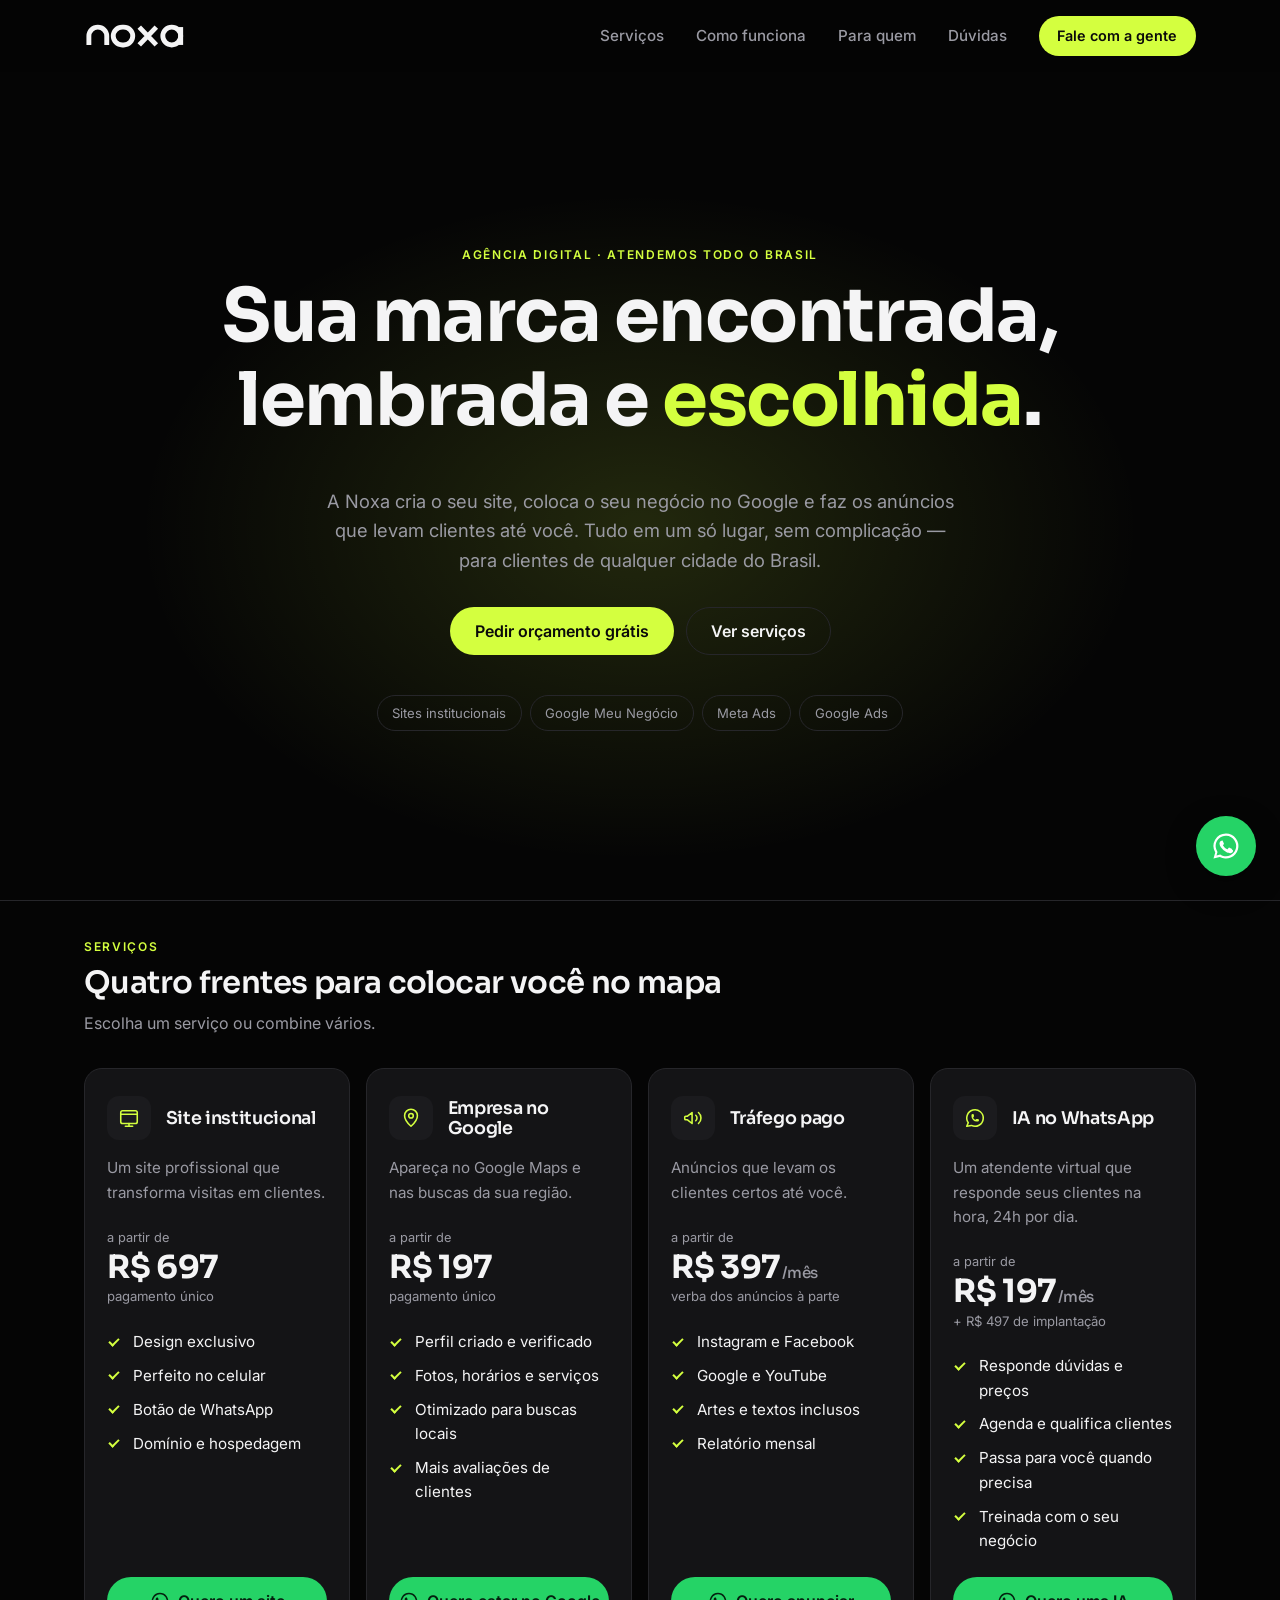
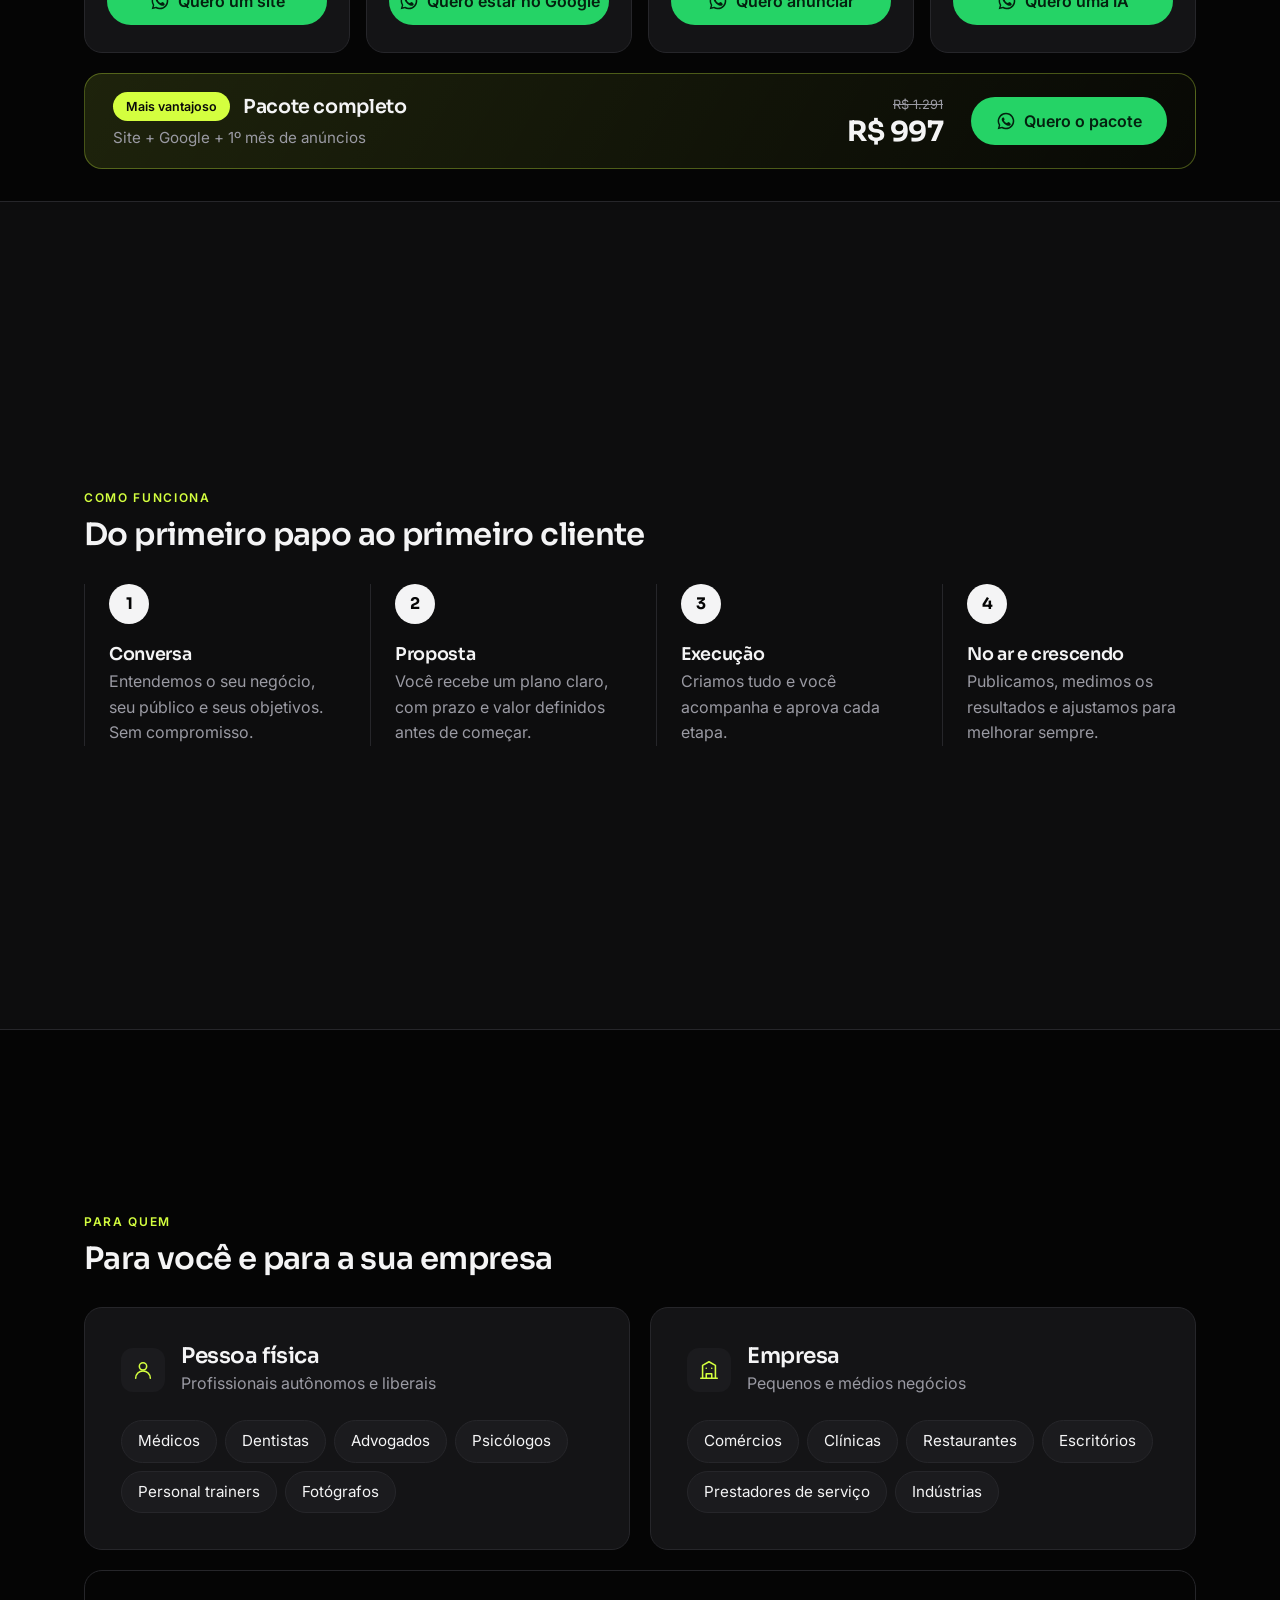
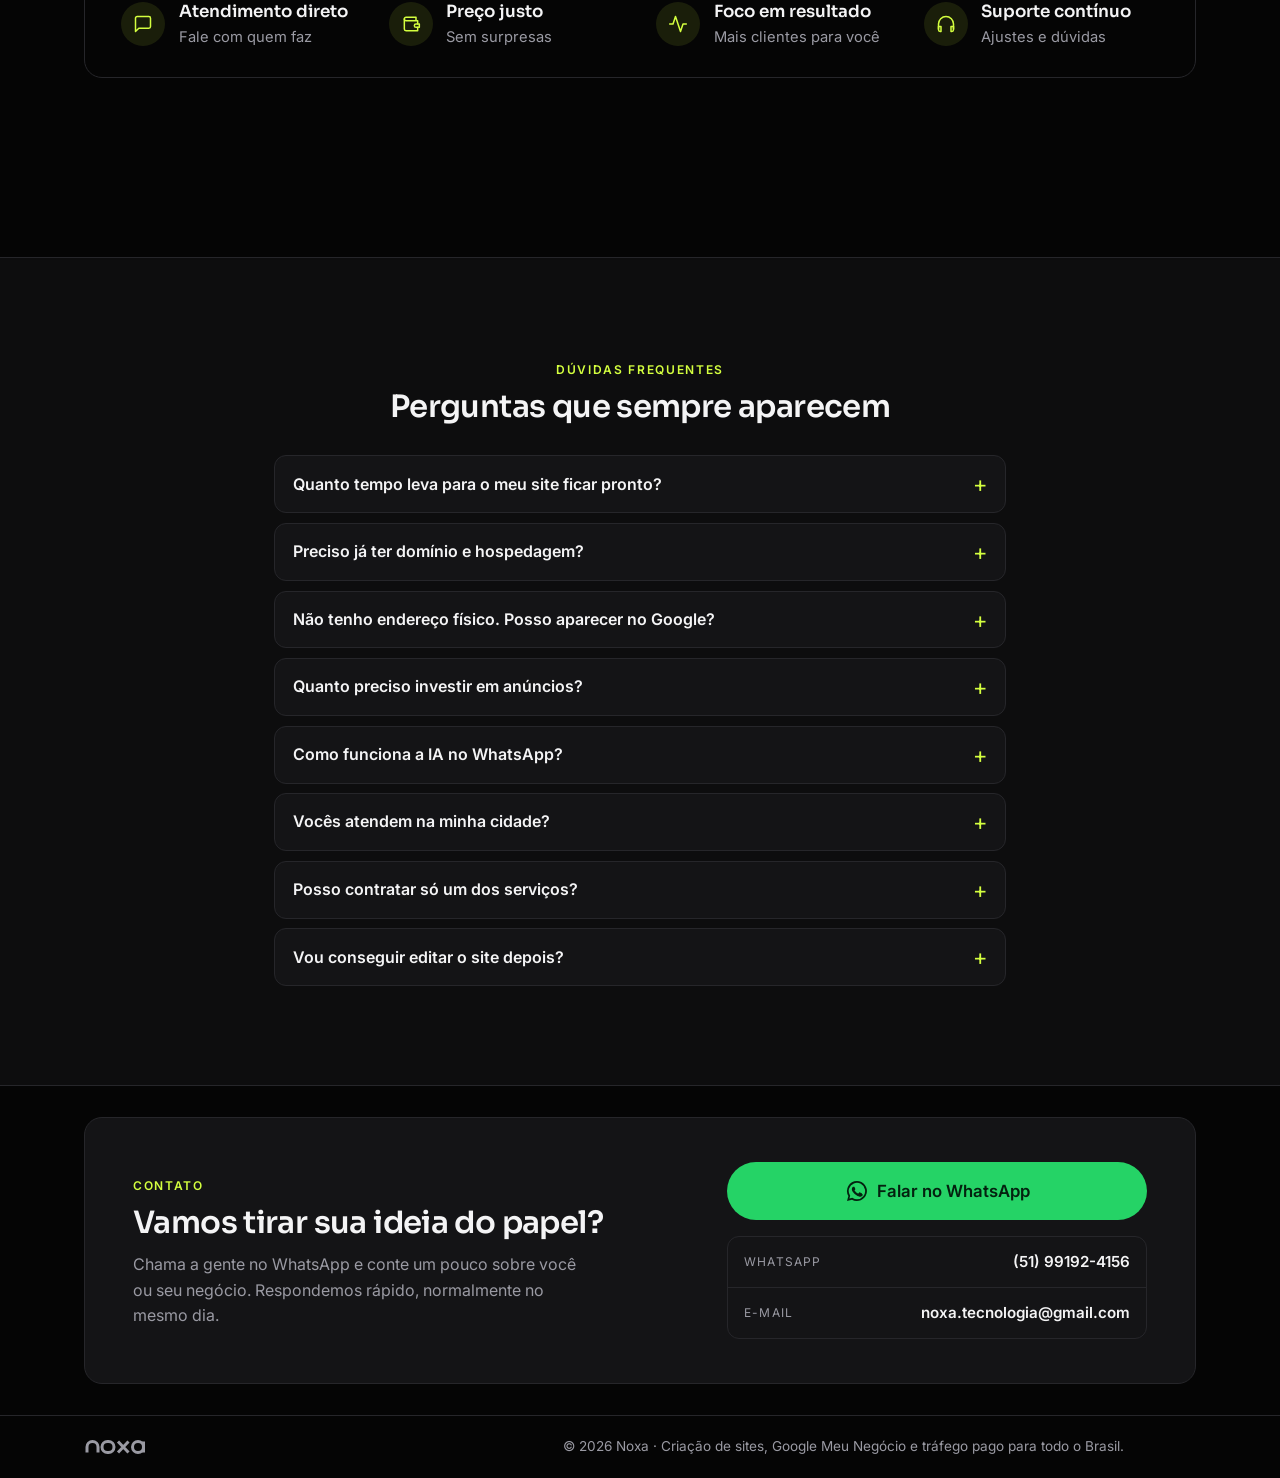
==== index.html @ 02e8f60e "melhoria de SEO" ====
<!doctype html>
<html lang="pt-BR">
<head>
  <meta charset="utf-8">
  <meta name="viewport" content="width=device-width, initial-scale=1">
  <title>Noxa | Criação de Sites, Google Meu Negócio e Tráfego Pago para todo o Brasil</title>
  <meta name="description" content="Agência digital: criação de sites institucionais a partir de R$ 697, perfil no Google Meu Negócio, gestão de Meta Ads e Google Ads e IA no WhatsApp. Atendimento 100% online para todo o Brasil.">
  <meta name="robots" content="index, follow, max-image-preview:large, max-snippet:-1">
  <link rel="canonical" href="https://noxatecnologia.tech/">
  <link rel="alternate" hreflang="pt-BR" href="https://noxatecnologia.tech/">
  <link rel="alternate" hreflang="x-default" href="https://noxatecnologia.tech/">
  <link rel="alternate" type="text/markdown" href="https://noxatecnologia.tech/llms.txt" title="Resumo da Noxa para IAs">
  <meta name="author" content="Noxa">
  <meta name="theme-color" content="#050505">
  <meta name="color-scheme" content="dark">
  <meta name="format-detection" content="telephone=no">

  <!-- Compartilhamento -->
  <meta property="og:site_name" content="Noxa">
  <meta property="og:locale" content="pt_BR">
  <meta property="og:type" content="website">
  <meta property="og:url" content="https://noxatecnologia.tech/">
  <meta property="og:title" content="Noxa | Sites, Google e anúncios para todo o Brasil">
  <meta property="og:description" content="Criação de sites, Google Meu Negócio, Meta Ads, Google Ads e IA no WhatsApp para profissionais e empresas.">
  <meta property="og:image" content="https://noxatecnologia.tech/assets/og-image.png">
  <meta property="og:image:secure_url" content="https://noxatecnologia.tech/assets/og-image.png">
  <meta property="og:image:type" content="image/png">
  <meta property="og:image:width" content="1200">
  <meta property="og:image:height" content="630">
  <meta property="og:image:alt" content="Noxa — Sua marca encontrada, lembrada e escolhida.">
  <meta name="twitter:card" content="summary_large_image">
  <meta name="twitter:title" content="Noxa | Sites, Google e anúncios para todo o Brasil">
  <meta name="twitter:description" content="Criação de sites, Google Meu Negócio, Meta Ads, Google Ads e IA no WhatsApp para profissionais e empresas.">
  <meta name="twitter:image" content="https://noxatecnologia.tech/assets/og-image.png">
  <meta name="twitter:image:alt" content="Noxa — Sua marca encontrada, lembrada e escolhida.">

  <link rel="icon" href="/favicon.ico" sizes="48x48">
  <link rel="icon" href="assets/favicon.svg" type="image/svg+xml">
  <link rel="apple-touch-icon" href="assets/apple-touch-icon.png">
  <link rel="manifest" href="site.webmanifest">

  <!-- Dados estruturados: ajudam Google e IAs a entender quem é a Noxa, onde atende, serviços e preços -->
  <script type="application/ld+json">
  {
    "@context": "https://schema.org",
    "@graph": [
      {
        "@type": "ProfessionalService",
        "@id": "https://noxatecnologia.tech/#empresa",
        "name": "Noxa",
        "alternateName": "Noxa Tecnologia",
        "description": "Agência digital brasileira que cria sites institucionais, cadastra e otimiza empresas no Google Meu Negócio, gerencia anúncios no Meta Ads e Google Ads e implanta atendentes de IA no WhatsApp. Atende clientes de qualquer cidade do Brasil, de forma 100% online.",
        "url": "https://noxatecnologia.tech/",
        "logo": "https://noxatecnologia.tech/assets/logo.svg",
        "image": "https://noxatecnologia.tech/assets/og-image.png",
        "telephone": "+55-51-99192-4156",
        "email": "noxa.tecnologia@gmail.com",
        "priceRange": "R$ 197 - R$ 997",
        "currenciesAccepted": "BRL",
        "knowsLanguage": "pt-BR",
        "address": {
          "@type": "PostalAddress",
          "addressCountry": "BR"
        },
        "areaServed": { "@type": "Country", "name": "Brasil" },
        "contactPoint": {
          "@type": "ContactPoint",
          "contactType": "sales",
          "telephone": "+55-51-99192-4156",
          "email": "noxa.tecnologia@gmail.com",
          "url": "https://wa.me/5551991924156",
          "areaServed": "BR",
          "availableLanguage": "Portuguese"
        },
        "knowsAbout": ["Criação de sites", "Sites institucionais", "Google Meu Negócio", "Google Business Profile", "SEO local", "Tráfego pago", "Meta Ads", "Facebook Ads", "Instagram Ads", "Google Ads", "Chatbot com IA para WhatsApp"],
        "hasOfferCatalog": {
          "@type": "OfferCatalog",
          "name": "Serviços da Noxa",
          "itemListElement": [
            {
              "@type": "Offer",
              "price": "697",
              "priceCurrency": "BRL",
              "description": "A partir de R$ 697, pagamento único. Design exclusivo, versão para celular, botão de WhatsApp, domínio e hospedagem.",
              "itemOffered": { "@type": "Service", "name": "Criação de site institucional", "serviceType": "Desenvolvimento de sites" }
            },
            {
              "@type": "Offer",
              "price": "197",
              "priceCurrency": "BRL",
              "description": "A partir de R$ 197, pagamento único. Perfil criado e verificado, fotos, horários, serviços, otimização para buscas locais e estratégia de avaliações.",
              "itemOffered": { "@type": "Service", "name": "Cadastro e otimização no Google Meu Negócio", "serviceType": "SEO local" }
            },
            {
              "@type": "Offer",
              "price": "397",
              "priceCurrency": "BRL",
              "priceSpecification": { "@type": "UnitPriceSpecification", "price": "397", "priceCurrency": "BRL", "unitCode": "MON", "referenceQuantity": { "@type": "QuantitativeValue", "value": 1, "unitCode": "MON" } },
              "description": "A partir de R$ 397 por mês, verba de anúncios à parte. Campanhas no Instagram, Facebook, Google e YouTube, com artes, textos e relatório mensal.",
              "itemOffered": { "@type": "Service", "name": "Gestão de tráfego pago (Meta Ads e Google Ads)", "serviceType": "Marketing digital" }
            },
            {
              "@type": "Offer",
              "price": "197",
              "priceCurrency": "BRL",
              "priceSpecification": { "@type": "UnitPriceSpecification", "price": "197", "priceCurrency": "BRL", "unitCode": "MON", "referenceQuantity": { "@type": "QuantitativeValue", "value": 1, "unitCode": "MON" } },
              "description": "A partir de R$ 197 por mês mais R$ 497 de implantação. Atendente virtual 24h no WhatsApp que responde dúvidas, informa preços, agenda e passa para atendimento humano.",
              "itemOffered": { "@type": "Service", "name": "Atendente de IA no WhatsApp", "serviceType": "Chatbot com inteligência artificial" }
            },
            {
              "@type": "Offer",
              "price": "997",
              "priceCurrency": "BRL",
              "description": "Pacote completo: site institucional + Google Meu Negócio + 1º mês de gestão de anúncios, por R$ 997 (de R$ 1.291).",
              "itemOffered": { "@type": "Service", "name": "Pacote completo de presença digital" }
            }
          ]
        }
      },
      {
        "@type": "WebSite",
        "@id": "https://noxatecnologia.tech/#site",
        "url": "https://noxatecnologia.tech/",
        "name": "Noxa",
        "inLanguage": "pt-BR",
        "publisher": { "@id": "https://noxatecnologia.tech/#empresa" }
      },
      {
        "@type": "FAQPage",
        "mainEntity": [
          { "@type": "Question", "name": "Quanto tempo leva para o meu site ficar pronto?", "acceptedAnswer": { "@type": "Answer", "text": "Um site institucional costuma ficar pronto entre 7 e 20 dias, dependendo do número de páginas e da rapidez no envio dos textos e fotos." } },
          { "@type": "Question", "name": "Preciso já ter domínio e hospedagem?", "acceptedAnswer": { "@type": "Answer", "text": "Não. A Noxa ajuda a registrar o domínio (ex.: suaempresa.com.br) e cuida da hospedagem e do certificado de segurança." } },
          { "@type": "Question", "name": "Não tenho endereço físico. Posso aparecer no Google?", "acceptedAnswer": { "@type": "Answer", "text": "Sim. O Google Meu Negócio permite cadastrar empresas que atendem em uma área de cobertura sem mostrar o endereço." } },
          { "@type": "Question", "name": "Quanto preciso investir em anúncios?", "acceptedAnswer": { "@type": "Answer", "text": "Dá para começar com pouco. O valor diário é definido junto com o cliente e pago direto às plataformas (Meta e Google), separado da gestão da Noxa, que custa a partir de R$ 397 por mês." } },
          { "@type": "Question", "name": "Como funciona a IA no WhatsApp?", "acceptedAnswer": { "@type": "Answer", "text": "A Noxa configura um atendente virtual no número da sua empresa, treinado com seus serviços, preços e horários. Ele responde na hora, 24h por dia, e passa a conversa para você quando o cliente precisa de atendimento humano." } },
          { "@type": "Question", "name": "Vocês atendem na minha cidade?", "acceptedAnswer": { "@type": "Answer", "text": "Sim. A Noxa atende clientes de qualquer cidade do Brasil, com todo o processo feito online, por WhatsApp e videochamada." } },
          { "@type": "Question", "name": "Posso contratar só um dos serviços?", "acceptedAnswer": { "@type": "Answer", "text": "Pode. Cada serviço funciona sozinho, mas combinados eles dão um resultado bem maior." } },
          { "@type": "Question", "name": "Vou conseguir editar o site depois?", "acceptedAnswer": { "@type": "Answer", "text": "Sim. Se preferir, a Noxa também faz as alterações para você com um plano de manutenção." } }
        ]
      }
    ]
  }
  </script>
  <link rel="preconnect" href="https://fonts.googleapis.com">
  <link rel="preconnect" href="https://fonts.gstatic.com" crossorigin>
  <link href="https://fonts.googleapis.com/css2?family=Inter:wght@400;500;600&family=Sora:wght@500;600;700&display=swap" rel="stylesheet">
  <link rel="stylesheet" href="styles.css">
  <script src="script.js" defer></script>
</head>
<body id="topo">

  <svg width="0" height="0" style="position:absolute" aria-hidden="true">
    <symbol id="i-whatsapp" viewBox="0 0 24 24"><path fill="currentColor" d="M12 2a10 10 0 0 0-8.6 15.1L2 22l5-1.3A10 10 0 1 0 12 2zm0 18.2c-1.5 0-3-.4-4.3-1.2l-.3-.2-3 .8.8-2.9-.2-.3A8.2 8.2 0 1 1 12 20.2zm4.5-6.1c-.2-.1-1.5-.7-1.7-.8-.2-.1-.4-.1-.6.1l-.8 1c-.1.2-.3.2-.5.1a6.7 6.7 0 0 1-3.3-2.9c-.3-.4.3-.4.7-1.3.1-.2 0-.3 0-.4l-.8-1.8c-.2-.5-.4-.4-.6-.4h-.5a1 1 0 0 0-.7.3 3 3 0 0 0-.9 2.2 5.2 5.2 0 0 0 1.1 2.8 11.9 11.9 0 0 0 4.6 4c1.7.7 2.3.8 3.2.7.5-.1 1.5-.6 1.8-1.2.2-.6.2-1.1.1-1.2l-.5-.2z"/></symbol>
  </svg>

  <header class="header">
    <div class="container header__inner">
      <a href="#topo" class="logo" aria-label="Noxa — início">
        <svg viewBox="0 12 250 64" fill="none" stroke="currentColor" stroke-width="12" aria-hidden="true">
          <path d="M12 66V44a22 22 0 0 1 44 0v22"/>
          <rect x="72" y="22" width="48" height="44" rx="22"/>
          <path d="M136 22l42 44M178 22l-42 44"/>
          <rect x="194" y="22" width="44" height="44" rx="22"/>
          <path d="M238 22v44"/>
        </svg>
      </a>

      <nav class="nav" id="nav" aria-label="Principal">
        <a href="#servicos">Serviços</a>
        <a href="#processo">Como funciona</a>
        <a href="#para-quem">Para quem</a>
        <a href="#faq">Dúvidas</a>
        <a href="https://wa.me/5551991924156" class="btn btn--primary btn--sm js-whatsapp">Fale com a gente</a>
      </nav>

      <button class="nav-toggle" id="navToggle" aria-label="Abrir menu" aria-expanded="false" aria-controls="nav">
        <span></span><span></span>
      </button>
    </div>
  </header>

  <main>

    <!-- HERO -->
    <section class="hero">
      <div class="container hero__inner">
        <p class="eyebrow">Agência digital · atendemos todo o Brasil</p>
        <h1>Sua marca encontrada, lembrada e <span class="accent">escolhida</span>.</h1>
        <p class="hero__lead">
          A Noxa cria o seu site, coloca o seu negócio no Google e faz os anúncios que levam clientes até você.
          Tudo em um só lugar, sem complicação — para clientes de qualquer cidade do Brasil.
        </p>
        <div class="hero__actions">
          <a href="https://wa.me/5551991924156" class="btn btn--primary js-whatsapp">Pedir orçamento grátis</a>
          <a href="#servicos" class="btn btn--ghost">Ver serviços</a>
        </div>

        <ul class="hero__pills" aria-label="O que fazemos">
          <li>Sites institucionais</li>
          <li>Google Meu Negócio</li>
          <li>Meta Ads</li>
          <li>Google Ads</li>
        </ul>
      </div>
      <div class="hero__glow" aria-hidden="true"></div>
    </section>

    <!-- SERVIÇOS -->
    <section class="section" id="servicos">
      <div class="container">
        <header class="section__head">
          <p class="eyebrow">Serviços</p>
          <h2>Quatro frentes para colocar você no mapa</h2>
          <p>Escolha um serviço ou combine vários.</p>
        </header>

        <div class="cards">
          <article class="card reveal">
            <div class="card__icon" aria-hidden="true">
              <svg viewBox="0 0 24 24"><rect x="3" y="4" width="18" height="14" rx="2"/><path d="M3 8h18M8 21h8M12 18v3"/></svg>
            </div>
            <h3>Site institucional</h3>
            <p>Um site profissional que transforma visitas em clientes.</p>
            <div class="price">
              <span class="price__from">a partir de</span>
              <strong class="price__value">R$ 697</strong>
              <span class="price__note">pagamento único</span>
            </div>
            <ul class="checklist">
              <li>Design exclusivo</li>
              <li>Perfeito no celular</li>
              <li>Botão de WhatsApp</li>
              <li>Domínio e hospedagem</li>
            </ul>
            <a href="https://wa.me/5551991924156" class="btn btn--whatsapp btn--block card__cta js-whatsapp" data-servico="Site institucional"><svg aria-hidden="true"><use href="#i-whatsapp"/></svg>Quero um site</a>
          </article>

          <article class="card reveal">
            <div class="card__icon" aria-hidden="true">
              <svg viewBox="0 0 24 24"><path d="M12 21s-7-6.2-7-11.5A7 7 0 0 1 19 9.5C19 14.8 12 21 12 21z"/><circle cx="12" cy="9.5" r="2.5"/></svg>
            </div>
            <h3>Empresa no Google</h3>
            <p>Apareça no Google Maps e nas buscas da sua região.</p>
            <div class="price">
              <span class="price__from">a partir de</span>
              <strong class="price__value">R$ 197</strong>
              <span class="price__note">pagamento único</span>
            </div>
            <ul class="checklist">
              <li>Perfil criado e verificado</li>
              <li>Fotos, horários e serviços</li>
              <li>Otimizado para buscas locais</li>
              <li>Mais avaliações de clientes</li>
            </ul>
            <a href="https://wa.me/5551991924156" class="btn btn--whatsapp btn--block card__cta js-whatsapp" data-servico="Empresa no Google"><svg aria-hidden="true"><use href="#i-whatsapp"/></svg>Quero estar no Google</a>
          </article>

          <article class="card reveal">
            <div class="card__icon" aria-hidden="true">
              <svg viewBox="0 0 24 24"><path d="M3 11v2a1 1 0 0 0 1 1h2l5 4V6L6 10H4a1 1 0 0 0-1 1z"/><path d="M15 9a4 4 0 0 1 0 6M18 6a8 8 0 0 1 0 12"/></svg>
            </div>
            <h3>Tráfego pago</h3>
            <p>Anúncios que levam os clientes certos até você.</p>
            <div class="price">
              <span class="price__from">a partir de</span>
              <strong class="price__value">R$ 397<small>/mês</small></strong>
              <span class="price__note">verba dos anúncios à parte</span>
            </div>
            <ul class="checklist">
              <li>Instagram e Facebook</li>
              <li>Google e YouTube</li>
              <li>Artes e textos inclusos</li>
              <li>Relatório mensal</li>
            </ul>
            <a href="https://wa.me/5551991924156" class="btn btn--whatsapp btn--block card__cta js-whatsapp" data-servico="Tráfego pago"><svg aria-hidden="true"><use href="#i-whatsapp"/></svg>Quero anunciar</a>
          </article>

          <article class="card reveal">
            <div class="card__icon" aria-hidden="true">
              <svg viewBox="0 0 24 24"><path d="M3 21l1.65-3.8a9 9 0 1 1 3.4 2.9L3 21"/><path d="M9 10a.5.5 0 0 0 1 0V9a.5.5 0 0 0-1 0v1a5 5 0 0 0 5 5h1a.5.5 0 0 0 0-1h-1a.5.5 0 0 0 0 1"/></svg>
            </div>
            <h3>IA no WhatsApp</h3>
            <p>Um atendente virtual que responde seus clientes na hora, 24h por dia.</p>
            <div class="price">
              <span class="price__from">a partir de</span>
              <strong class="price__value">R$ 197<small>/mês</small></strong>
              <span class="price__note">+ R$ 497 de implantação</span>
            </div>
            <ul class="checklist">
              <li>Responde dúvidas e preços</li>
              <li>Agenda e qualifica clientes</li>
              <li>Passa para você quando precisa</li>
              <li>Treinada com o seu negócio</li>
            </ul>
            <a href="https://wa.me/5551991924156" class="btn btn--whatsapp btn--block card__cta js-whatsapp" data-servico="IA no WhatsApp"><svg aria-hidden="true"><use href="#i-whatsapp"/></svg>Quero uma IA</a>
          </article>
        </div>

        <div class="combo reveal">
          <div class="combo__text">
            <span class="tag tag--accent">Mais vantajoso</span>
            <h3>Pacote completo</h3>
            <p>Site + Google + 1º mês de anúncios</p>
          </div>
          <div class="combo__price">
            <div class="price">
              <span class="price__from"><s>R$ 1.291</s></span>
              <strong class="price__value">R$ 997</strong>
            </div>
            <a href="https://wa.me/5551991924156" class="btn btn--whatsapp js-whatsapp" data-servico="Pacote completo"><svg aria-hidden="true"><use href="#i-whatsapp"/></svg>Quero o pacote</a>
          </div>
        </div>
      </div>
    </section>

    <!-- PROCESSO -->
    <section class="section section--alt" id="processo">
      <div class="container">
        <header class="section__head">
          <p class="eyebrow">Como funciona</p>
          <h2>Do primeiro papo ao primeiro cliente</h2>
        </header>

        <ol class="steps">
          <li class="step reveal">
            <span class="step__num">1</span>
            <h3>Conversa</h3>
            <p>Entendemos o seu negócio, seu público e seus objetivos. Sem compromisso.</p>
          </li>
          <li class="step reveal">
            <span class="step__num">2</span>
            <h3>Proposta</h3>
            <p>Você recebe um plano claro, com prazo e valor definidos antes de começar.</p>
          </li>
          <li class="step reveal">
            <span class="step__num">3</span>
            <h3>Execução</h3>
            <p>Criamos tudo e você acompanha e aprova cada etapa.</p>
          </li>
          <li class="step reveal">
            <span class="step__num">4</span>
            <h3>No ar e crescendo</h3>
            <p>Publicamos, medimos os resultados e ajustamos para melhorar sempre.</p>
          </li>
        </ol>
      </div>
    </section>

    <!-- PARA QUEM -->
    <section class="section" id="para-quem">
      <div class="container">
        <header class="section__head">
          <p class="eyebrow">Para quem</p>
          <h2>Para você e para a sua empresa</h2>
        </header>

        <div class="audience">
          <article class="audience__item reveal">
            <div class="audience__head">
              <span class="card__icon" aria-hidden="true"><svg viewBox="0 0 24 24"><circle cx="12" cy="8" r="4"/><path d="M4 21a8 8 0 0 1 16 0"/></svg></span>
              <div>
                <h3>Pessoa física</h3>
                <p>Profissionais autônomos e liberais</p>
              </div>
            </div>
            <ul class="pill-list">
              <li>Médicos</li>
              <li>Dentistas</li>
              <li>Advogados</li>
              <li>Psicólogos</li>
              <li>Personal trainers</li>
              <li>Fotógrafos</li>
            </ul>
          </article>

          <article class="audience__item reveal">
            <div class="audience__head">
              <span class="card__icon" aria-hidden="true"><svg viewBox="0 0 24 24"><path d="M3 21h18M5 21V7l7-4 7 4v14"/><path d="M9 21v-5h6v5M9 10h.01M15 10h.01"/></svg></span>
              <div>
                <h3>Empresa</h3>
                <p>Pequenos e médios negócios</p>
              </div>
            </div>
            <ul class="pill-list">
              <li>Comércios</li>
              <li>Clínicas</li>
              <li>Restaurantes</li>
              <li>Escritórios</li>
              <li>Prestadores de serviço</li>
              <li>Indústrias</li>
            </ul>
          </article>
        </div>

        <ul class="benefits">
          <li class="reveal">
            <span class="benefits__icon" aria-hidden="true"><svg viewBox="0 0 24 24"><path d="M21 15a2 2 0 0 1-2 2H7l-4 4V5a2 2 0 0 1 2-2h14a2 2 0 0 1 2 2z"/></svg></span>
            <div><strong>Atendimento direto</strong><span>Fale com quem faz</span></div>
          </li>
          <li class="reveal">
            <span class="benefits__icon" aria-hidden="true"><svg viewBox="0 0 24 24"><path d="M20 12V8H6a2 2 0 0 1 0-4h12v4"/><path d="M4 6v12a2 2 0 0 0 2 2h14v-4"/><path d="M18 12a2 2 0 0 0 0 4h4v-4z"/></svg></span>
            <div><strong>Preço justo</strong><span>Sem surpresas</span></div>
          </li>
          <li class="reveal">
            <span class="benefits__icon" aria-hidden="true"><svg viewBox="0 0 24 24"><path d="M22 12h-4l-3 9L9 3l-3 9H2"/></svg></span>
            <div><strong>Foco em resultado</strong><span>Mais clientes para você</span></div>
          </li>
          <li class="reveal">
            <span class="benefits__icon" aria-hidden="true"><svg viewBox="0 0 24 24"><path d="M3 18v-6a9 9 0 0 1 18 0v6"/><path d="M21 19a2 2 0 0 1-2 2h-1v-6h3zM3 19a2 2 0 0 0 2 2h1v-6H3z"/></svg></span>
            <div><strong>Suporte contínuo</strong><span>Ajustes e dúvidas</span></div>
          </li>
        </ul>
      </div>
    </section>

    <!-- FAQ -->
    <section class="section section--alt" id="faq">
      <div class="container container--narrow">
        <header class="section__head">
          <p class="eyebrow">Dúvidas frequentes</p>
          <h2>Perguntas que sempre aparecem</h2>
        </header>

        <div class="faq">
          <details>
            <summary>Quanto tempo leva para o meu site ficar pronto?</summary>
            <p>Um site institucional costuma ficar pronto entre 7 e 20 dias, dependendo do número de páginas e da rapidez no envio dos textos e fotos.</p>
          </details>
          <details>
            <summary>Preciso já ter domínio e hospedagem?</summary>
            <p>Não. Ajudamos você a registrar o domínio (ex.: suaempresa.com.br) e cuidamos da hospedagem e do certificado de segurança.</p>
          </details>
          <details>
            <summary>Não tenho endereço físico. Posso aparecer no Google?</summary>
            <p>Sim. O Google Meu Negócio permite cadastrar empresas que atendem em uma área de cobertura sem mostrar o endereço.</p>
          </details>
          <details>
            <summary>Quanto preciso investir em anúncios?</summary>
            <p>Dá para começar com pouco. Definimos juntos um valor diário que caiba no seu orçamento. Esse valor é pago direto às plataformas (Meta e Google), separado da nossa gestão, que custa a partir de R$ 397 por mês.</p>
          </details>
          <details>
            <summary>Como funciona a IA no WhatsApp?</summary>
            <p>Configuramos um atendente virtual no número da sua empresa, treinado com seus serviços, preços e horários. Ele responde na hora, a qualquer momento, e passa a conversa para você quando o cliente precisa de atendimento humano.</p>
          </details>
          <details>
            <summary>Vocês atendem na minha cidade?</summary>
            <p>Sim. Atendemos clientes de qualquer cidade do Brasil. Todo o processo é feito online, por WhatsApp e videochamada.</p>
          </details>
          <details>
            <summary>Posso contratar só um dos serviços?</summary>
            <p>Pode. Cada serviço funciona sozinho, mas combinados eles dão um resultado bem maior.</p>
          </details>
          <details>
            <summary>Vou conseguir editar o site depois?</summary>
            <p>Sim. Se preferir, também fazemos as alterações para você com um plano de manutenção.</p>
          </details>
        </div>
      </div>
    </section>

    <!-- CONTATO -->
    <section class="section section--contact" id="contato">
      <div class="container">
        <div class="contact">
          <div class="contact__text">
            <p class="eyebrow">Contato</p>
            <h2>Vamos tirar sua ideia do papel?</h2>
            <p class="contact__lead">Chama a gente no WhatsApp e conte um pouco sobre você ou seu negócio. Respondemos rápido, normalmente no mesmo dia.</p>
          </div>

          <div class="contact__actions">
            <a href="https://wa.me/5551991924156" class="btn btn--whatsapp btn--lg btn--block js-whatsapp">
              <svg aria-hidden="true"><use href="#i-whatsapp"/></svg>
              Falar no WhatsApp
            </a>
            <ul class="contact__list">
              <li>
                <span class="contact__label">WhatsApp</span>
                <a href="https://wa.me/5551991924156" class="js-whatsapp">(51) 99192-4156</a>
              </li>
              <li>
                <span class="contact__label">E-mail</span>
                <a href="mailto:noxa.tecnologia@gmail.com">noxa.tecnologia@gmail.com</a>
              </li>
            </ul>
          </div>
        </div>
      </div>
    </section>

  </main>

  <footer class="footer">
    <div class="container footer__inner">
      <svg class="footer__logo" viewBox="0 12 250 64" fill="none" stroke="currentColor" stroke-width="12" aria-label="noxa">
        <path d="M12 66V44a22 22 0 0 1 44 0v22"/>
        <rect x="72" y="22" width="48" height="44" rx="22"/>
        <path d="M136 22l42 44M178 22l-42 44"/>
        <rect x="194" y="22" width="44" height="44" rx="22"/>
        <path d="M238 22v44"/>
      </svg>
      <p>© <span id="year"></span> Noxa · Criação de sites, Google Meu Negócio e tráfego pago para todo o Brasil.</p>
    </div>
  </footer>

  <a href="https://wa.me/5551991924156" class="whatsapp-float js-whatsapp" aria-label="Conversar no WhatsApp">
    <svg aria-hidden="true"><use href="#i-whatsapp"/></svg>
  </a>
</body>
</html>
---- styles.css ----
/* =========================================================
   Noxa — estilos (mobile first)
   Base = celular. Telas maiores via @media (min-width: ...)
   ========================================================= */

:root {
  --bg: #050505;
  --bg-alt: #0d0d0e;
  --surface: #141416;
  --surface-2: #1b1b1e;
  --border: #26262a;
  --border-strong: #3a3a40;
  --text: #f4f4f5;
  --muted: #9a9aa3;
  --accent: #d4ff3f;
  --accent-hover: #e3ff7a;
  --accent-ink: #0a0a0a;
  --whatsapp: #25d366;
  --whatsapp-hover: #3ee07c;
  --whatsapp-ink: #04210f;

  --radius: 16px;
  --container: 1160px;
  --gutter: 16px;
  --header-h: 64px;
  --section-py: 3.5rem;

  --font-head: "Sora", system-ui, sans-serif;
  --font-body: "Inter", system-ui, sans-serif;
}

*,
*::before,
*::after { box-sizing: border-box; }

html {
  scroll-behavior: smooth;
  scroll-padding-top: var(--header-h);
  -webkit-text-size-adjust: 100%;
}

body {
  margin: 0;
  background: var(--bg);
  color: var(--text);
  font-family: var(--font-body);
  font-size: 1rem;
  line-height: 1.6;
  -webkit-font-smoothing: antialiased;
  overflow-x: hidden;
}

img, svg { display: block; max-width: 100%; }
a { color: inherit; text-decoration: none; }

h1, h2, h3 {
  font-family: var(--font-head);
  line-height: 1.15;
  letter-spacing: -0.02em;
  margin: 0 0 .6em;
  overflow-wrap: break-word;
}
h1 { font-size: clamp(2.1rem, 9vw, 4.6rem); font-weight: 700; }
h2 { font-size: clamp(1.6rem, 6.5vw, 2.8rem); font-weight: 600; }
h3 { font-size: 1.2rem; font-weight: 600; }
p { margin: 0 0 1em; }

.container {
  width: 100%;
  max-width: var(--container);
  margin: 0 auto;
  padding: 0 var(--gutter);
}
.container--narrow { max-width: 780px; }

.accent { color: var(--accent); }

.eyebrow {
  display: inline-block;
  font-size: .75rem;
  font-weight: 600;
  letter-spacing: .14em;
  text-transform: uppercase;
  color: var(--accent);
  margin-bottom: .9rem;
}

/* ---------- Botões ---------- */
.btn {
  display: inline-flex;
  align-items: center;
  justify-content: center;
  gap: .5rem;
  min-height: 48px;
  padding: .8rem 1.5rem;
  border-radius: 999px;
  border: 1px solid transparent;
  font: 600 1rem var(--font-body);
  text-align: center;
  cursor: pointer;
  transition: transform .2s, background .2s, border-color .2s, color .2s;
}
.btn:hover { transform: translateY(-2px); }
.btn--primary { background: var(--accent); color: var(--accent-ink); }
.btn--primary:hover { background: var(--accent-hover); }
.btn--ghost { border-color: var(--border); color: var(--text); }
.btn--ghost:hover { border-color: var(--text); }
.btn--sm { min-height: 40px; padding: .5rem 1.1rem; font-size: .9rem; }
.btn--block { width: 100%; }
.btn--lg { min-height: 56px; padding: 1rem 2rem; font-size: 1.05rem; }
.btn--whatsapp { background: var(--whatsapp); color: var(--whatsapp-ink); }
.btn--whatsapp:hover { background: var(--whatsapp-hover); }
.btn svg { width: 20px; height: 20px; flex-shrink: 0; }
.btn--lg svg { width: 24px; height: 24px; }

/* ---------- Header ---------- */
.header {
  position: sticky;
  top: 0;
  z-index: 50;
  height: var(--header-h);
  background: rgba(5, 5, 5, .85);
  backdrop-filter: blur(14px);
  -webkit-backdrop-filter: blur(14px);
  border-bottom: 1px solid transparent;
  transition: border-color .3s;
}
.header.is-scrolled { border-bottom-color: var(--border); }
.header__inner { display: flex; align-items: center; justify-content: space-between; height: 100%; }

.logo { display: flex; align-items: center; height: 100%; padding-right: 1rem; }
.logo svg { height: 22px; width: auto; color: var(--text); }

.nav-toggle {
  display: flex;
  flex-direction: column;
  justify-content: center;
  gap: 6px;
  width: 44px;
  height: 44px;
  margin-right: -10px;
  padding: 10px;
  background: none;
  border: 0;
  cursor: pointer;
}
.nav-toggle span { display: block; height: 2px; background: var(--text); border-radius: 2px; transition: transform .3s; }
.nav-toggle[aria-expanded="true"] span:first-child { transform: translateY(4px) rotate(45deg); }
.nav-toggle[aria-expanded="true"] span:last-child { transform: translateY(-4px) rotate(-45deg); }

/* Menu mobile: painel em tela cheia abaixo do header */
.nav {
  position: fixed;
  top: var(--header-h);
  left: 0;
  right: 0;
  height: calc(100dvh - var(--header-h));
  display: flex;
  flex-direction: column;
  padding: 1rem var(--gutter) 2rem;
  background: var(--bg);
  overflow-y: auto;
  opacity: 0;
  transform: translateY(-8px);
  visibility: hidden;
  transition: opacity .25s, transform .25s, visibility .25s;
}
.nav.is-open { opacity: 1; transform: none; visibility: visible; }
.nav a:not(.btn) {
  padding: 1.1rem 0;
  border-bottom: 1px solid var(--border);
  font: 600 1.25rem var(--font-head);
  color: var(--text);
}
.nav .btn { margin-top: 1.5rem; min-height: 52px; font-size: 1rem; }

body.menu-open { overflow: hidden; }

/* ---------- Seções: cada uma ocupa (no mínimo) uma tela ---------- */
.hero,
.section {
  position: relative;
  min-height: calc(100svh - var(--header-h));
  display: flex;
  flex-direction: column;
  justify-content: center;
  padding: var(--section-py) 0;
}
.section { border-top: 1px solid var(--border); }
.section--alt { background: var(--bg-alt); }

.section__head { max-width: 680px; margin-bottom: 2rem; }
.section__head h2 { margin-bottom: .5em; }
.section__head p:not(.eyebrow) { color: var(--muted); font-size: 1rem; margin: 0; }
.container--narrow .section__head { margin-inline: auto; text-align: center; }

/* ---------- Hero ---------- */
.hero { overflow: hidden; text-align: center; }
.hero__inner { position: relative; z-index: 1; max-width: 900px; }
.hero__lead { font-size: 1.05rem; color: var(--muted); max-width: 640px; margin: 0 auto 2rem; }
.hero__actions { display: flex; flex-direction: column; gap: .75rem; }
.hero__pills {
  list-style: none;
  padding: 0;
  margin: 2.5rem 0 0;
  display: flex;
  flex-wrap: wrap;
  justify-content: center;
  gap: .5rem;
}
.hero__pills li {
  padding: .4rem .9rem;
  border: 1px solid var(--border);
  border-radius: 999px;
  font-size: .82rem;
  color: var(--muted);
}
.hero__glow {
  position: absolute;
  left: 50%;
  top: 55%;
  transform: translate(-50%, -50%);
  width: 140vw;
  max-width: 1000px;
  aspect-ratio: 3 / 2;
  background: radial-gradient(closest-side, rgba(212, 255, 63, .14), transparent);
  pointer-events: none;
}

/* ---------- Cards de serviço ---------- */
.cards { display: grid; grid-template-columns: 1fr; gap: 1rem; }
.card {
  position: relative;
  display: flex;
  flex-direction: column;
  padding: 1.5rem;
  background: var(--surface);
  border: 1px solid var(--border);
  border-radius: var(--radius);
  transition: border-color .3s, transform .3s;
}
.card:hover { border-color: var(--border-strong); }
.card__icon {
  width: 48px;
  height: 48px;
  display: grid;
  place-items: center;
  border-radius: 12px;
  background: var(--surface-2);
  margin-bottom: 1.25rem;
}
.card__icon svg { width: 24px; height: 24px; fill: none; stroke: var(--accent); stroke-width: 1.7; stroke-linecap: round; stroke-linejoin: round; }
.card > p { color: var(--muted); }
.card__cta { margin-top: auto; padding-inline: 1rem; white-space: nowrap; }
.card .checklist { margin-bottom: 1.5rem; }

/* Preço */
.price {
  display: flex;
  flex-direction: column;
  gap: .1rem;
  padding: 1rem 0;
  margin-bottom: 1rem;
  border-block: 1px solid var(--border);
}
.price__from { font-size: .8rem; color: var(--muted); }
.price__from s { color: var(--muted); }
.price__value {
  font: 700 2rem/1.1 var(--font-head);
  letter-spacing: -0.02em;
  color: var(--text);
}
.price__value small { font-size: .95rem; font-weight: 500; color: var(--muted); margin-left: .15rem; }
.price__note { font-size: .82rem; color: var(--muted); }

.checklist { list-style: none; padding: 0; margin: 0; display: grid; gap: .55rem; font-size: .95rem; }
.checklist li { position: relative; padding-left: 1.6rem; }
.checklist li::before {
  content: "";
  position: absolute;
  left: 2px;
  top: .5em;
  width: 10px;
  height: 6px;
  border-left: 2px solid var(--accent);
  border-bottom: 2px solid var(--accent);
  transform: rotate(-45deg);
}

/* Pacote completo */
.combo {
  margin-top: 1rem;
  display: flex;
  flex-direction: column;
  gap: 1.25rem;
  padding: 1.5rem;
  border-radius: var(--radius);
  background: linear-gradient(120deg, rgba(212, 255, 63, .12), rgba(212, 255, 63, .02));
  border: 1px solid rgba(212, 255, 63, .3);
}
.combo h3 { margin-bottom: .4rem; }
.combo__text p { margin: 0; color: var(--muted); }
.combo .price { border-color: rgba(212, 255, 63, .2); }

.tag {
  display: inline-block;
  padding: .3rem .8rem;
  border-radius: 999px;
  background: var(--surface-2);
  font-size: .78rem;
  font-weight: 600;
  margin-bottom: 1rem;
}
.tag--accent { background: var(--accent); color: var(--accent-ink); }

/* ---------- Como funciona ---------- */
.steps { list-style: none; padding: 0; margin: 0; display: grid; grid-template-columns: 1fr; gap: 0; }
.step {
  display: grid;
  grid-template-columns: 40px 1fr;
  column-gap: 1rem;
  padding: 1.25rem 0;
  border-top: 1px solid var(--border);
}
.step:first-child { border-top: 0; padding-top: 0; }
.step__num {
  grid-row: span 2;
  display: grid;
  place-items: center;
  width: 40px;
  height: 40px;
  border-radius: 50%;
  background: var(--text);
  color: var(--bg);
  font: 700 1rem var(--font-head);
}
.step h3 { margin: .45rem 0 .3rem; }
.step p { color: var(--muted); margin: 0; }

/* ---------- Para quem ---------- */
.audience { display: grid; grid-template-columns: 1fr; gap: 1rem; }
.audience__item { padding: 1.5rem; border-radius: var(--radius); background: var(--surface); border: 1px solid var(--border); }
.audience__head { display: flex; align-items: center; gap: 1rem; margin-bottom: 1.25rem; }
.audience__head .card__icon { flex-shrink: 0; margin: 0; }
.audience__head h3 { margin: 0 0 .1rem; }
.audience__head p { color: var(--muted); margin: 0; font-size: .95rem; }

.pill-list { list-style: none; padding: 0; margin: 0; display: flex; flex-wrap: wrap; gap: .5rem; }
.pill-list li {
  padding: .4rem .85rem;
  border-radius: 999px;
  background: var(--surface-2);
  border: 1px solid var(--border);
  font-size: .88rem;
}

/* Diferenciais: faixa única com ícone + texto curto */
.benefits {
  list-style: none;
  margin: 1.5rem 0 0;
  padding: 1.25rem 1.5rem;
  display: grid;
  grid-template-columns: 1fr;
  gap: 1.1rem;
  border: 1px solid var(--border);
  border-radius: var(--radius);
}
.benefits li { display: flex; align-items: center; gap: .85rem; }
.benefits__icon {
  flex-shrink: 0;
  width: 40px;
  height: 40px;
  display: grid;
  place-items: center;
  border-radius: 50%;
  background: rgba(212, 255, 63, .1);
}
.benefits__icon svg { width: 20px; height: 20px; fill: none; stroke: var(--accent); stroke-width: 1.8; stroke-linecap: round; stroke-linejoin: round; }
.benefits strong { display: block; font-family: var(--font-head); font-weight: 600; font-size: .98rem; }
.benefits span:not(.benefits__icon) { display: block; color: var(--muted); font-size: .88rem; }

/* ---------- FAQ ---------- */
.faq { display: grid; gap: .6rem; }
.faq details { background: var(--surface); border: 1px solid var(--border); border-radius: 12px; transition: border-color .2s; }
.faq details[open] { border-color: var(--border-strong); }
.faq summary {
  position: relative;
  list-style: none;
  cursor: pointer;
  padding: 1.1rem 3rem 1.1rem 1.1rem;
  font-weight: 600;
}
.faq summary::-webkit-details-marker { display: none; }
.faq summary::after {
  content: "+";
  position: absolute;
  right: 1.1rem;
  top: 50%;
  transform: translateY(-50%);
  font-size: 1.4rem;
  font-weight: 400;
  color: var(--accent);
  transition: transform .2s;
}
.faq details[open] summary::after { transform: translateY(-50%) rotate(45deg); }
.faq details p { padding: 0 1.1rem 1.2rem; margin: 0; color: var(--muted); }

/* ---------- Contato ---------- */
/* Última seção: segue o conteúdo em vez de ocupar uma tela inteira */
.section.section--contact { min-height: 0; }
.contact {
  display: grid;
  gap: 1.75rem;
  padding: 1.75rem 1.25rem;
  background: var(--surface);
  border: 1px solid var(--border);
  border-radius: var(--radius);
}
.contact__text h2 { margin-bottom: .4em; }
.contact__lead { color: var(--muted); font-size: 1rem; margin: 0; }
.contact__actions { display: flex; flex-direction: column; gap: 1rem; }
.contact__list {
  list-style: none;
  padding: 0;
  margin: 0;
  border: 1px solid var(--border);
  border-radius: 12px;
}
.contact__list li {
  display: flex;
  flex-wrap: wrap;
  justify-content: space-between;
  align-items: center;
  gap: .25rem 1rem;
  padding: .8rem 1rem;
}
.contact__list li + li { border-top: 1px solid var(--border); }
.contact__label { font-size: .75rem; text-transform: uppercase; letter-spacing: .1em; color: var(--muted); }
.contact__list a { font-weight: 600; font-size: .95rem; word-break: break-word; }
.contact__list a:hover { color: var(--accent); }

/* ---------- Footer ---------- */
/* padding-right reserva espaço para o botão flutuante no celular */
.footer { padding: 1.25rem 0; border-top: 1px solid var(--border); }
.footer__inner { display: flex; flex-wrap: wrap; align-items: center; gap: .5rem 1.25rem; padding-right: 88px; }
.footer__logo { height: 16px; width: auto; color: var(--muted); flex-shrink: 0; }
.footer p { color: var(--muted); margin: 0; font-size: .85rem; }

/* ---------- WhatsApp flutuante ---------- */
.whatsapp-float {
  position: fixed;
  right: 16px;
  bottom: calc(16px + env(safe-area-inset-bottom));
  z-index: 40;
  width: 56px;
  height: 56px;
  display: grid;
  place-items: center;
  border-radius: 50%;
  background: var(--whatsapp);
  color: #fff;
  box-shadow: 0 10px 30px rgba(0, 0, 0, .4);
  transition: transform .2s;
}
.whatsapp-float:hover { transform: scale(1.08); }
.whatsapp-float svg { width: 30px; height: 30px; }

/* ---------- Animação ao rolar ---------- */
.reveal { opacity: 0; transform: translateY(20px); transition: opacity .6s ease, transform .6s ease; }
.reveal.is-visible { opacity: 1; transform: none; }

@media (prefers-reduced-motion: reduce) {
  html { scroll-behavior: auto; }
  .reveal { opacity: 1; transform: none; transition: none; }
  .btn:hover, .card:hover { transform: none; }
}

/* =========================================================
   ≥ 600px — celulares grandes / tablets em pé
   ========================================================= */
@media (min-width: 600px) {
  :root { --gutter: 24px; --section-py: 4.5rem; }

  .hero__actions { flex-direction: row; justify-content: center; }
  .hero__lead { font-size: 1.15rem; }

  .section__head { margin-bottom: 2.5rem; }
  .section__head p:not(.eyebrow) { font-size: 1.1rem; }

  .card, .audience__item { padding: 2rem; }

  .benefits { grid-template-columns: 1fr 1fr; gap: 1.25rem 2rem; }
  .steps { grid-template-columns: 1fr 1fr; gap: 1.5rem 2rem; }
  .step { border-top: 0; padding: 0; }

}

/* =========================================================
   ≥ 900px — tablets deitados / notebooks
   ========================================================= */
@media (min-width: 900px) {
  :root { --header-h: 72px; --section-py: 5rem; --radius: 18px; }

  .logo svg { height: 26px; }

  /* Menu horizontal */
  .nav-toggle { display: none; }
  .nav {
    position: static;
    height: auto;
    flex-direction: row;
    align-items: center;
    gap: 2rem;
    padding: 0;
    background: none;
    overflow: visible;
    opacity: 1;
    transform: none;
    visibility: visible;
    transition: none;
  }
  .nav a:not(.btn) {
    padding: 0;
    border: 0;
    font: 500 .95rem var(--font-body);
    color: var(--muted);
    transition: color .2s;
  }
  .nav a:not(.btn):hover { color: var(--text); }
  .nav .btn { margin: 0; min-height: 40px; font-size: .9rem; }

  .cards { grid-template-columns: repeat(2, 1fr); gap: 1.25rem; }
  .card:hover { transform: translateY(-4px); }

  .combo {
    flex-direction: row;
    align-items: center;
    justify-content: space-between;
    gap: 3rem;
    padding: 2rem 2.25rem;
  }
  .combo__text { max-width: 600px; }
  .combo__price { flex-shrink: 0; width: 300px; }

  .steps { grid-template-columns: repeat(4, 1fr); }
  .step { display: block; padding-left: 1.5rem; border-left: 1px solid var(--border); }
  .step__num { margin-bottom: 1.25rem; }
  .step h3 { margin-top: 0; }

  .audience { grid-template-columns: 1fr 1fr; gap: 1.25rem; }
  .benefits { grid-template-columns: repeat(4, 1fr); padding: 1.5rem 2rem; }

  .contact {
    grid-template-columns: 1.3fr 1fr;
    align-items: center;
    gap: 3rem;
    padding: 2.75rem 3rem;
  }
  .contact__lead { max-width: 46ch; }

  .footer__inner { padding-right: 96px; justify-content: space-between; }
  .whatsapp-float { right: 24px; bottom: 24px; width: 60px; height: 60px; }
}

/* =========================================================
   ≥ 900px — layout compacto: cada seção cabe em uma tela
   ========================================================= */
@media (min-width: 900px) {
  :root { --section-py: clamp(1rem, 3.5vh, 3.5rem); }

  h2 { font-size: clamp(1.7rem, 2.4vw, 2.3rem); }
  h3 { font-size: 1.1rem; }

  .section__head { max-width: 960px; margin-bottom: clamp(1.25rem, 3.5vh, 2.25rem); }
  .section__head h2 { margin-bottom: .35em; }
  .section__head p:not(.eyebrow) { font-size: 1rem; }
  .eyebrow { margin-bottom: .6rem; }

  /* Card: ícone ao lado do título, botão sempre no rodapé */
  .card {
    display: grid;
    grid-template-columns: auto 1fr;
    grid-template-rows: auto auto auto 1fr auto;
    column-gap: .9rem;
    padding: clamp(1.25rem, 3vh, 2rem) 1.75rem;
  }
  .card > *:not(.card__icon):not(h3) { grid-column: 1 / -1; }
  .card__icon { width: 44px; height: 44px; margin: 0; border-radius: 12px; }
  .card__icon svg { width: 22px; height: 22px; }
  .card h3 { align-self: center; margin: 0; font-size: 1.2rem; }
  .card > p { font-size: .95rem; margin: 1rem 0 0; }
  .card .price { padding: 0; margin: clamp(1rem, 2.5vh, 1.5rem) 0; border: 0; }
  .card .checklist { align-content: start; font-size: .95rem; gap: .6rem; margin-bottom: 1.5rem; }
  .card__cta { align-self: end; }

  .price__value { font-size: 2rem; }

  /* Pacote completo como faixa horizontal */
  .combo { margin-top: 1.25rem; padding: 1.1rem 1.75rem; gap: 2rem; }
  .combo__text { max-width: none; flex: 1; }
  .combo .tag { margin: 0 .6rem 0 0; vertical-align: middle; }
  .combo h3 { display: inline; vertical-align: middle; margin: 0; font-size: 1.2rem; }
  .combo__text p { font-size: .95rem; margin-top: .3rem; }
  .combo__price { display: flex; align-items: center; gap: 1.75rem; width: auto; }
  .combo .price { padding: 0; margin: 0; border: 0; white-space: nowrap; text-align: right; }
  .combo .price__value { font-size: 1.75rem; }
  .combo .btn { width: auto; white-space: nowrap; }

  .audience__item { padding: 2.25rem; }
  .audience__head { margin-bottom: 1.5rem; }
  .audience__head h3 { font-size: 1.35rem; }
  .audience__head p { font-size: 1rem; }
  .pill-list li { font-size: .95rem; padding: .5rem 1rem; }
  .benefits { margin-top: 1.25rem; padding: 1.75rem 2.25rem; }
  .benefits__icon { width: 44px; height: 44px; }
  .benefits strong { font-size: 1.05rem; }
  .benefits span:not(.benefits__icon) { font-size: .92rem; }

  .faq summary { padding-block: .95rem; }
}

/* Telas largas: os quatro serviços lado a lado */
@media (min-width: 1200px) {
  .cards { grid-template-columns: repeat(4, 1fr); gap: 1rem; }
  .card { padding-inline: 1.4rem; }
  .card h3 { font-size: 1.1rem; }
}

/* Notebooks com tela baixa (ex.: 1366×768): aperta um pouco mais */
@media (min-width: 900px) and (max-height: 760px) {
  html { font-size: 15px; }
  .card > p,
  #servicos .section__head p:not(.eyebrow) { display: none; }
  .card .price { margin: 1rem 0; }
  .card .checklist { gap: .35rem; margin-bottom: 1.1rem; }
  .price__value { font-size: 1.75rem; }
  .hero__pills { margin-top: 1.75rem; }
}

/* Telas baixas (notebook pequeno, celular deitado): seções seguem o
   conteúdo em vez de forçar altura de tela, evitando corte */
@media (max-height: 560px) {
  .hero, .section { min-height: 0; }
}
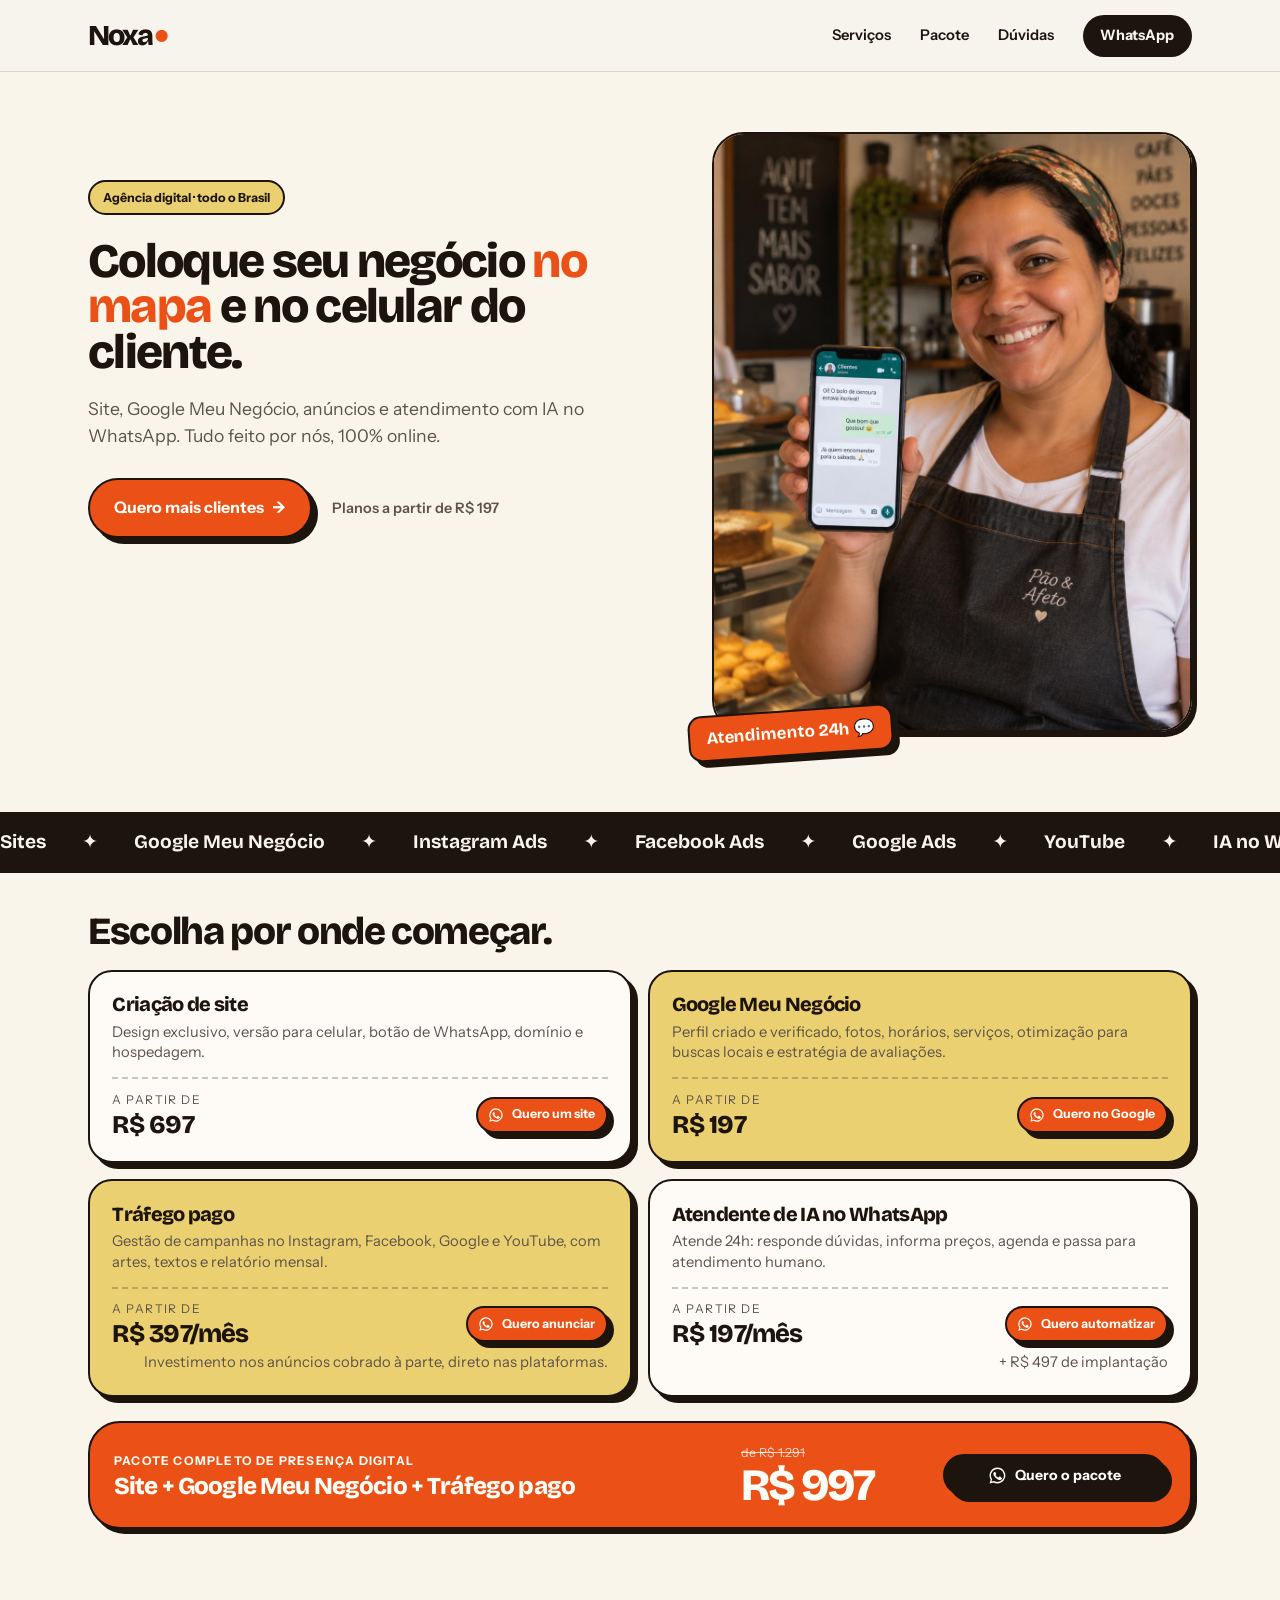
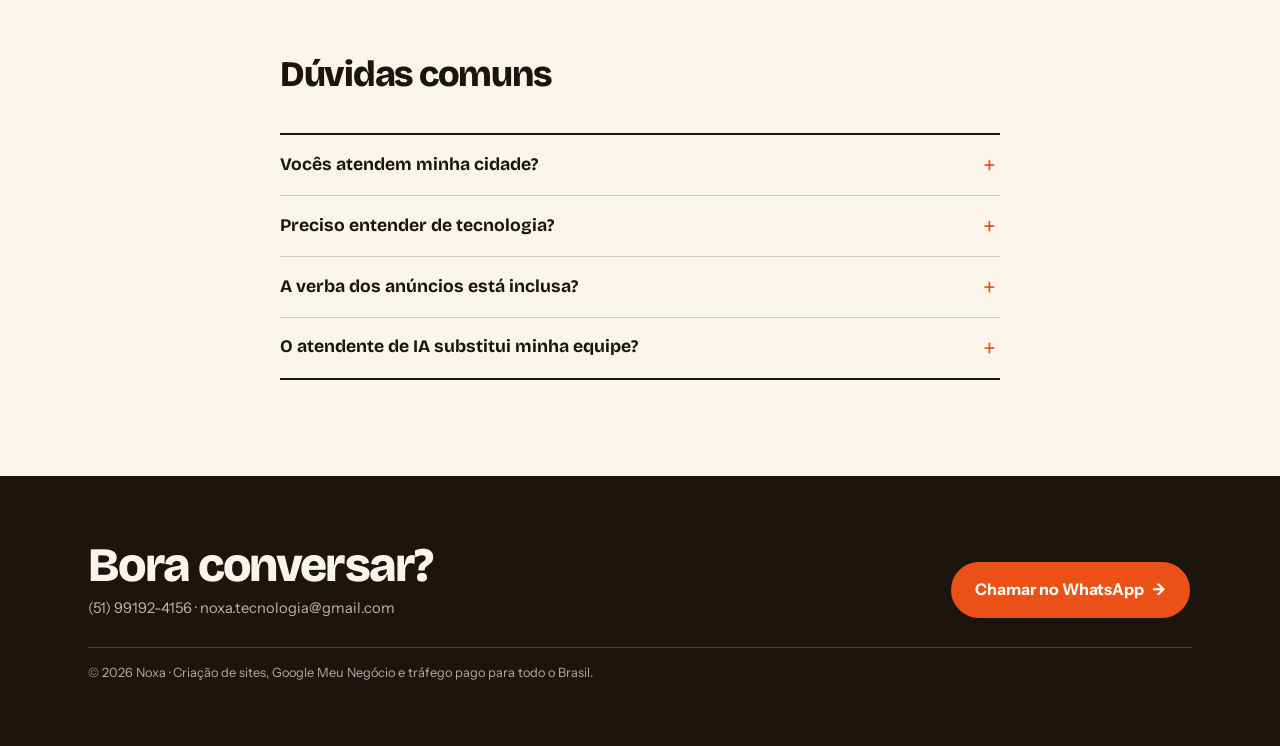
==== commit 8780afa6: "refactor: nova identidade visual" ====
--- a/index.html
+++ b/index.html
@@ -4,6 +4,7 @@
   <meta charset="utf-8">
   <meta name="viewport" content="width=device-width, initial-scale=1">
   <title>Noxa | Criação de Sites, Google Meu Negócio e Tráfego Pago para todo o Brasil</title>
+  <meta name="google-site-verification" content="EjX0Ok9knhWrRHY-spGAeTOphk3cn-e-pzcyMTdRY5k" />
   <meta name="description" content="Agência digital: criação de sites institucionais a partir de R$ 697, perfil no Google Meu Negócio, gestão de Meta Ads e Google Ads e IA no WhatsApp. Atendimento 100% online para todo o Brasil.">
   <meta name="robots" content="index, follow, max-image-preview:large, max-snippet:-1">
   <link rel="canonical" href="https://noxatecnologia.tech/">
@@ -11,8 +12,8 @@
   <link rel="alternate" hreflang="x-default" href="https://noxatecnologia.tech/">
   <link rel="alternate" type="text/markdown" href="https://noxatecnologia.tech/llms.txt" title="Resumo da Noxa para IAs">
   <meta name="author" content="Noxa">
-  <meta name="theme-color" content="#050505">
-  <meta name="color-scheme" content="dark">
+  <meta name="theme-color" content="#f6f4ed">
+  <meta name="color-scheme" content="light">
   <meta name="format-detection" content="telephone=no">
 
   <!-- Compartilhamento -->
@@ -21,7 +22,7 @@
   <meta property="og:type" content="website">
   <meta property="og:url" content="https://noxatecnologia.tech/">
   <meta property="og:title" content="Noxa | Sites, Google e anúncios para todo o Brasil">
-  <meta property="og:description" content="Criação de sites, Google Meu Negócio, Meta Ads, Google Ads e IA no WhatsApp para profissionais e empresas.">
+  <meta property="og:description" content="Sites institucionais, Google Meu Negócio, gestão de anúncios e atendente de IA no WhatsApp para profissionais e empresas. Atendimento online em todo o Brasil, com preço e escopo definidos antes do início.">
   <meta property="og:image" content="https://noxatecnologia.tech/assets/og-image.png">
   <meta property="og:image:secure_url" content="https://noxatecnologia.tech/assets/og-image.png">
   <meta property="og:image:type" content="image/png">
@@ -34,9 +35,9 @@
   <meta name="twitter:image" content="https://noxatecnologia.tech/assets/og-image.png">
   <meta name="twitter:image:alt" content="Noxa — Sua marca encontrada, lembrada e escolhida.">
 
-  <link rel="icon" href="/favicon.ico" sizes="48x48">
-  <link rel="icon" href="assets/favicon.svg" type="image/svg+xml">
-  <link rel="apple-touch-icon" href="assets/apple-touch-icon.png">
+  <link rel="icon" href="/assets/favicon.svg" type="image/svg+xml">
+  <link rel="icon" href="/assets/icon-192.png" type="image/png" sizes="192x192">
+  <link rel="apple-touch-icon" href="/assets/apple-touch-icon.png">
   <link rel="manifest" href="site.webmanifest">
 
   <!-- Dados estruturados: ajudam Google e IAs a entender quem é a Noxa, onde atende, serviços e preços -->
@@ -128,14 +129,10 @@
       {
         "@type": "FAQPage",
         "mainEntity": [
-          { "@type": "Question", "name": "Quanto tempo leva para o meu site ficar pronto?", "acceptedAnswer": { "@type": "Answer", "text": "Um site institucional costuma ficar pronto entre 7 e 20 dias, dependendo do número de páginas e da rapidez no envio dos textos e fotos." } },
-          { "@type": "Question", "name": "Preciso já ter domínio e hospedagem?", "acceptedAnswer": { "@type": "Answer", "text": "Não. A Noxa ajuda a registrar o domínio (ex.: suaempresa.com.br) e cuida da hospedagem e do certificado de segurança." } },
-          { "@type": "Question", "name": "Não tenho endereço físico. Posso aparecer no Google?", "acceptedAnswer": { "@type": "Answer", "text": "Sim. O Google Meu Negócio permite cadastrar empresas que atendem em uma área de cobertura sem mostrar o endereço." } },
-          { "@type": "Question", "name": "Quanto preciso investir em anúncios?", "acceptedAnswer": { "@type": "Answer", "text": "Dá para começar com pouco. O valor diário é definido junto com o cliente e pago direto às plataformas (Meta e Google), separado da gestão da Noxa, que custa a partir de R$ 397 por mês." } },
-          { "@type": "Question", "name": "Como funciona a IA no WhatsApp?", "acceptedAnswer": { "@type": "Answer", "text": "A Noxa configura um atendente virtual no número da sua empresa, treinado com seus serviços, preços e horários. Ele responde na hora, 24h por dia, e passa a conversa para você quando o cliente precisa de atendimento humano." } },
-          { "@type": "Question", "name": "Vocês atendem na minha cidade?", "acceptedAnswer": { "@type": "Answer", "text": "Sim. A Noxa atende clientes de qualquer cidade do Brasil, com todo o processo feito online, por WhatsApp e videochamada." } },
-          { "@type": "Question", "name": "Posso contratar só um dos serviços?", "acceptedAnswer": { "@type": "Answer", "text": "Pode. Cada serviço funciona sozinho, mas combinados eles dão um resultado bem maior." } },
-          { "@type": "Question", "name": "Vou conseguir editar o site depois?", "acceptedAnswer": { "@type": "Answer", "text": "Sim. Se preferir, a Noxa também faz as alterações para você com um plano de manutenção." } }
+          { "@type": "Question", "name": "Vocês atendem minha cidade?", "acceptedAnswer": { "@type": "Answer", "text": "Sim. Atendemos qualquer cidade do Brasil, de forma 100% online." } },
+          { "@type": "Question", "name": "Preciso entender de tecnologia?", "acceptedAnswer": { "@type": "Answer", "text": "Não. A Noxa cuida de tudo e você aprova pelo WhatsApp." } },
+          { "@type": "Question", "name": "A verba dos anúncios está inclusa?", "acceptedAnswer": { "@type": "Answer", "text": "Não. A gestão começa em R$ 397 por mês e a verba é paga diretamente às plataformas." } },
+          { "@type": "Question", "name": "O atendente de IA substitui minha equipe?", "acceptedAnswer": { "@type": "Answer", "text": "Ele responde 24h e passa a conversa para uma pessoa sempre que necessário." } }
         ]
       }
     ]
@@ -143,8 +140,9 @@
   </script>
   <link rel="preconnect" href="https://fonts.googleapis.com">
   <link rel="preconnect" href="https://fonts.gstatic.com" crossorigin>
-  <link href="https://fonts.googleapis.com/css2?family=Inter:wght@400;500;600&family=Sora:wght@500;600;700&display=swap" rel="stylesheet">
-  <link rel="stylesheet" href="styles.css">
+  <link href="https://fonts.googleapis.com/css2?family=Bricolage+Grotesque:wght@500;700;800&family=Instrument+Sans:wght@400;500;600&display=swap" rel="stylesheet">
+  <link rel="stylesheet" href="styles.css?v=4">
+  <noscript><style>.reveal { opacity: 1 !important; transform: none !important; }</style></noscript>
   <script src="script.js" defer></script>
 </head>
 <body id="topo">
@@ -156,21 +154,14 @@
   <header class="header">
     <div class="container header__inner">
       <a href="#topo" class="logo" aria-label="Noxa — início">
-        <svg viewBox="0 12 250 64" fill="none" stroke="currentColor" stroke-width="12" aria-hidden="true">
-          <path d="M12 66V44a22 22 0 0 1 44 0v22"/>
-          <rect x="72" y="22" width="48" height="44" rx="22"/>
-          <path d="M136 22l42 44M178 22l-42 44"/>
-          <rect x="194" y="22" width="44" height="44" rx="22"/>
-          <path d="M238 22v44"/>
-        </svg>
+        <span class="logo__wordmark">Noxa<span aria-hidden="true">●</span></span>
       </a>
 
       <nav class="nav" id="nav" aria-label="Principal">
         <a href="#servicos">Serviços</a>
-        <a href="#processo">Como funciona</a>
-        <a href="#para-quem">Para quem</a>
+        <a href="#pacote">Pacote</a>
         <a href="#faq">Dúvidas</a>
-        <a href="https://wa.me/5551991924156" class="btn btn--primary btn--sm js-whatsapp">Fale com a gente</a>
+        <a href="https://wa.me/5551991924156" class="btn btn--primary btn--sm js-whatsapp">WhatsApp</a>
       </nav>
 
       <button class="nav-toggle" id="navToggle" aria-label="Abrir menu" aria-expanded="false" aria-controls="nav">
@@ -184,232 +175,94 @@
     <!-- HERO -->
     <section class="hero">
       <div class="container hero__inner">
-        <p class="eyebrow">Agência digital · atendemos todo o Brasil</p>
-        <h1>Sua marca encontrada, lembrada e <span class="accent">escolhida</span>.</h1>
-        <p class="hero__lead">
-          A Noxa cria o seu site, coloca o seu negócio no Google e faz os anúncios que levam clientes até você.
-          Tudo em um só lugar, sem complicação — para clientes de qualquer cidade do Brasil.
-        </p>
-        <div class="hero__actions">
-          <a href="https://wa.me/5551991924156" class="btn btn--primary js-whatsapp">Pedir orçamento grátis</a>
-          <a href="#servicos" class="btn btn--ghost">Ver serviços</a>
-        </div>
-
-        <ul class="hero__pills" aria-label="O que fazemos">
-          <li>Sites institucionais</li>
-          <li>Google Meu Negócio</li>
-          <li>Meta Ads</li>
-          <li>Google Ads</li>
-        </ul>
-      </div>
-      <div class="hero__glow" aria-hidden="true"></div>
+        <div class="hero__copy">
+          <p class="eyebrow">Agência digital · todo o Brasil</p>
+          <h1>Coloque seu negócio <span class="accent">no mapa</span> e no celular do cliente.</h1>
+          <p class="hero__lead">
+            Site, Google Meu Negócio, anúncios e atendimento com IA no WhatsApp. Tudo feito por nós, 100% online.
+          </p>
+          <div class="hero__actions">
+            <a href="https://wa.me/5551991924156" class="btn btn--primary js-whatsapp">Quero mais clientes <span aria-hidden="true">→</span></a>
+            <span class="hero__price-note">Planos a partir de R$ 197</span>
+          </div>
+        </div>
+
+        <div class="hero__visual">
+          <img src="assets/dona.jpg" alt="Empreendedora mostrando no celular mensagens de clientes satisfeitos" width="1024" height="1280">
+          <div class="hero__sticker">Atendimento 24h <span aria-hidden="true">💬</span></div>
+        </div>
+      </div>
     </section>
 
+    <div class="marquee" aria-hidden="true">
+      <div class="marquee__track">
+        <p class="marquee__group"><span>Sites</span><span>Google Meu Negócio</span><span>Instagram Ads</span><span>Facebook Ads</span><span>Google Ads</span><span>YouTube</span><span>IA no WhatsApp</span></p>
+        <p class="marquee__group" aria-hidden="true"><span>Sites</span><span>Google Meu Negócio</span><span>Instagram Ads</span><span>Facebook Ads</span><span>Google Ads</span><span>YouTube</span><span>IA no WhatsApp</span></p>
+      </div>
+    </div>
+
     <!-- SERVIÇOS -->
-    <section class="section" id="servicos">
+    <section class="section section--services" id="servicos">
       <div class="container">
         <header class="section__head">
-          <p class="eyebrow">Serviços</p>
-          <h2>Quatro frentes para colocar você no mapa</h2>
-          <p>Escolha um serviço ou combine vários.</p>
+          <h2>Escolha por onde começar.</h2>
         </header>
 
         <div class="cards">
           <article class="card reveal">
-            <div class="card__icon" aria-hidden="true">
-              <svg viewBox="0 0 24 24"><rect x="3" y="4" width="18" height="14" rx="2"/><path d="M3 8h18M8 21h8M12 18v3"/></svg>
+            <h3>Criação de site</h3>
+            <p>Design exclusivo, versão para celular, botão de WhatsApp, domínio e hospedagem.</p>
+            <div class="price">
+              <div><span class="price__from">A partir de</span><strong class="price__value">R$ 697</strong></div>
+              <a href="https://wa.me/5551991924156" class="btn btn--whatsapp btn--sm card__cta js-whatsapp" data-servico="Criação de site"><svg aria-hidden="true"><use href="#i-whatsapp"/></svg>Quero um site</a>
             </div>
-            <h3>Site institucional</h3>
-            <p>Um site profissional que transforma visitas em clientes.</p>
+          </article>
+
+          <article class="card reveal">
+            <h3>Google Meu Negócio</h3>
+            <p>Perfil criado e verificado, fotos, horários, serviços, otimização para buscas locais e estratégia de avaliações.</p>
             <div class="price">
-              <span class="price__from">a partir de</span>
-              <strong class="price__value">R$ 697</strong>
-              <span class="price__note">pagamento único</span>
+              <div><span class="price__from">A partir de</span><strong class="price__value">R$ 197</strong></div>
+              <a href="https://wa.me/5551991924156" class="btn btn--whatsapp btn--sm card__cta js-whatsapp" data-servico="Google Meu Negócio"><svg aria-hidden="true"><use href="#i-whatsapp"/></svg>Quero no Google</a>
             </div>
-            <ul class="checklist">
-              <li>Design exclusivo</li>
-              <li>Perfeito no celular</li>
-              <li>Botão de WhatsApp</li>
-              <li>Domínio e hospedagem</li>
-            </ul>
-            <a href="https://wa.me/5551991924156" class="btn btn--whatsapp btn--block card__cta js-whatsapp" data-servico="Site institucional"><svg aria-hidden="true"><use href="#i-whatsapp"/></svg>Quero um site</a>
           </article>
 
           <article class="card reveal">
-            <div class="card__icon" aria-hidden="true">
-              <svg viewBox="0 0 24 24"><path d="M12 21s-7-6.2-7-11.5A7 7 0 0 1 19 9.5C19 14.8 12 21 12 21z"/><circle cx="12" cy="9.5" r="2.5"/></svg>
+            <h3>Tráfego pago</h3>
+            <p>Gestão de campanhas no Instagram, Facebook, Google e YouTube, com artes, textos e relatório mensal.</p>
+            <div class="price">
+              <div><span class="price__from">A partir de</span><strong class="price__value">R$ 397/mês</strong></div>
+              <a href="https://wa.me/5551991924156" class="btn btn--whatsapp btn--sm card__cta js-whatsapp" data-servico="Tráfego pago"><svg aria-hidden="true"><use href="#i-whatsapp"/></svg>Quero anunciar</a>
             </div>
-            <h3>Empresa no Google</h3>
-            <p>Apareça no Google Maps e nas buscas da sua região.</p>
+            <p class="service__note">Investimento nos anúncios cobrado à parte, direto nas plataformas.</p>
+          </article>
+
+          <article class="card reveal">
+            <h3>Atendente de IA no WhatsApp</h3>
+            <p>Atende 24h: responde dúvidas, informa preços, agenda e passa para atendimento humano.</p>
             <div class="price">
-              <span class="price__from">a partir de</span>
-              <strong class="price__value">R$ 197</strong>
-              <span class="price__note">pagamento único</span>
+              <div><span class="price__from">A partir de</span><strong class="price__value">R$ 197/mês</strong></div>
+              <a href="https://wa.me/5551991924156" class="btn btn--whatsapp btn--sm card__cta js-whatsapp" data-servico="Atendente de IA no WhatsApp"><svg aria-hidden="true"><use href="#i-whatsapp"/></svg>Quero automatizar</a>
             </div>
-            <ul class="checklist">
-              <li>Perfil criado e verificado</li>
-              <li>Fotos, horários e serviços</li>
-              <li>Otimizado para buscas locais</li>
-              <li>Mais avaliações de clientes</li>
-            </ul>
-            <a href="https://wa.me/5551991924156" class="btn btn--whatsapp btn--block card__cta js-whatsapp" data-servico="Empresa no Google"><svg aria-hidden="true"><use href="#i-whatsapp"/></svg>Quero estar no Google</a>
+            <p class="service__note">+ R$ 497 de implantação</p>
           </article>
-
-          <article class="card reveal">
-            <div class="card__icon" aria-hidden="true">
-              <svg viewBox="0 0 24 24"><path d="M3 11v2a1 1 0 0 0 1 1h2l5 4V6L6 10H4a1 1 0 0 0-1 1z"/><path d="M15 9a4 4 0 0 1 0 6M18 6a8 8 0 0 1 0 12"/></svg>
-            </div>
-            <h3>Tráfego pago</h3>
-            <p>Anúncios que levam os clientes certos até você.</p>
-            <div class="price">
-              <span class="price__from">a partir de</span>
-              <strong class="price__value">R$ 397<small>/mês</small></strong>
-              <span class="price__note">verba dos anúncios à parte</span>
-            </div>
-            <ul class="checklist">
-              <li>Instagram e Facebook</li>
-              <li>Google e YouTube</li>
-              <li>Artes e textos inclusos</li>
-              <li>Relatório mensal</li>
-            </ul>
-            <a href="https://wa.me/5551991924156" class="btn btn--whatsapp btn--block card__cta js-whatsapp" data-servico="Tráfego pago"><svg aria-hidden="true"><use href="#i-whatsapp"/></svg>Quero anunciar</a>
-          </article>
-
-          <article class="card reveal">
-            <div class="card__icon" aria-hidden="true">
-              <svg viewBox="0 0 24 24"><path d="M3 21l1.65-3.8a9 9 0 1 1 3.4 2.9L3 21"/><path d="M9 10a.5.5 0 0 0 1 0V9a.5.5 0 0 0-1 0v1a5 5 0 0 0 5 5h1a.5.5 0 0 0 0-1h-1a.5.5 0 0 0 0 1"/></svg>
-            </div>
-            <h3>IA no WhatsApp</h3>
-            <p>Um atendente virtual que responde seus clientes na hora, 24h por dia.</p>
-            <div class="price">
-              <span class="price__from">a partir de</span>
-              <strong class="price__value">R$ 197<small>/mês</small></strong>
-              <span class="price__note">+ R$ 497 de implantação</span>
-            </div>
-            <ul class="checklist">
-              <li>Responde dúvidas e preços</li>
-              <li>Agenda e qualifica clientes</li>
-              <li>Passa para você quando precisa</li>
-              <li>Treinada com o seu negócio</li>
-            </ul>
-            <a href="https://wa.me/5551991924156" class="btn btn--whatsapp btn--block card__cta js-whatsapp" data-servico="IA no WhatsApp"><svg aria-hidden="true"><use href="#i-whatsapp"/></svg>Quero uma IA</a>
-          </article>
-        </div>
-
-        <div class="combo reveal">
+        </div>
+      </div>
+    </section>
+
+    <section class="section section--alt section--package" aria-label="Pacote completo">
+      <div class="container">
+        <div class="combo reveal" id="pacote">
           <div class="combo__text">
-            <span class="tag tag--accent">Mais vantajoso</span>
-            <h3>Pacote completo</h3>
-            <p>Site + Google + 1º mês de anúncios</p>
+            <p class="combo__label">Pacote completo de presença digital</p>
+            <h3>Site + Google Meu Negócio + Tráfego pago</h3>
           </div>
           <div class="combo__price">
-            <div class="price">
-              <span class="price__from"><s>R$ 1.291</s></span>
-              <strong class="price__value">R$ 997</strong>
-            </div>
+            <p class="combo__original">de R$ 1.291</p>
+            <strong class="combo__value">R$ 997</strong>
             <a href="https://wa.me/5551991924156" class="btn btn--whatsapp js-whatsapp" data-servico="Pacote completo"><svg aria-hidden="true"><use href="#i-whatsapp"/></svg>Quero o pacote</a>
           </div>
         </div>
-      </div>
-    </section>
-
-    <!-- PROCESSO -->
-    <section class="section section--alt" id="processo">
-      <div class="container">
-        <header class="section__head">
-          <p class="eyebrow">Como funciona</p>
-          <h2>Do primeiro papo ao primeiro cliente</h2>
-        </header>
-
-        <ol class="steps">
-          <li class="step reveal">
-            <span class="step__num">1</span>
-            <h3>Conversa</h3>
-            <p>Entendemos o seu negócio, seu público e seus objetivos. Sem compromisso.</p>
-          </li>
-          <li class="step reveal">
-            <span class="step__num">2</span>
-            <h3>Proposta</h3>
-            <p>Você recebe um plano claro, com prazo e valor definidos antes de começar.</p>
-          </li>
-          <li class="step reveal">
-            <span class="step__num">3</span>
-            <h3>Execução</h3>
-            <p>Criamos tudo e você acompanha e aprova cada etapa.</p>
-          </li>
-          <li class="step reveal">
-            <span class="step__num">4</span>
-            <h3>No ar e crescendo</h3>
-            <p>Publicamos, medimos os resultados e ajustamos para melhorar sempre.</p>
-          </li>
-        </ol>
-      </div>
-    </section>
-
-    <!-- PARA QUEM -->
-    <section class="section" id="para-quem">
-      <div class="container">
-        <header class="section__head">
-          <p class="eyebrow">Para quem</p>
-          <h2>Para você e para a sua empresa</h2>
-        </header>
-
-        <div class="audience">
-          <article class="audience__item reveal">
-            <div class="audience__head">
-              <span class="card__icon" aria-hidden="true"><svg viewBox="0 0 24 24"><circle cx="12" cy="8" r="4"/><path d="M4 21a8 8 0 0 1 16 0"/></svg></span>
-              <div>
-                <h3>Pessoa física</h3>
-                <p>Profissionais autônomos e liberais</p>
-              </div>
-            </div>
-            <ul class="pill-list">
-              <li>Médicos</li>
-              <li>Dentistas</li>
-              <li>Advogados</li>
-              <li>Psicólogos</li>
-              <li>Personal trainers</li>
-              <li>Fotógrafos</li>
-            </ul>
-          </article>
-
-          <article class="audience__item reveal">
-            <div class="audience__head">
-              <span class="card__icon" aria-hidden="true"><svg viewBox="0 0 24 24"><path d="M3 21h18M5 21V7l7-4 7 4v14"/><path d="M9 21v-5h6v5M9 10h.01M15 10h.01"/></svg></span>
-              <div>
-                <h3>Empresa</h3>
-                <p>Pequenos e médios negócios</p>
-              </div>
-            </div>
-            <ul class="pill-list">
-              <li>Comércios</li>
-              <li>Clínicas</li>
-              <li>Restaurantes</li>
-              <li>Escritórios</li>
-              <li>Prestadores de serviço</li>
-              <li>Indústrias</li>
-            </ul>
-          </article>
-        </div>
-
-        <ul class="benefits">
-          <li class="reveal">
-            <span class="benefits__icon" aria-hidden="true"><svg viewBox="0 0 24 24"><path d="M21 15a2 2 0 0 1-2 2H7l-4 4V5a2 2 0 0 1 2-2h14a2 2 0 0 1 2 2z"/></svg></span>
-            <div><strong>Atendimento direto</strong><span>Fale com quem faz</span></div>
-          </li>
-          <li class="reveal">
-            <span class="benefits__icon" aria-hidden="true"><svg viewBox="0 0 24 24"><path d="M20 12V8H6a2 2 0 0 1 0-4h12v4"/><path d="M4 6v12a2 2 0 0 0 2 2h14v-4"/><path d="M18 12a2 2 0 0 0 0 4h4v-4z"/></svg></span>
-            <div><strong>Preço justo</strong><span>Sem surpresas</span></div>
-          </li>
-          <li class="reveal">
-            <span class="benefits__icon" aria-hidden="true"><svg viewBox="0 0 24 24"><path d="M22 12h-4l-3 9L9 3l-3 9H2"/></svg></span>
-            <div><strong>Foco em resultado</strong><span>Mais clientes para você</span></div>
-          </li>
-          <li class="reveal">
-            <span class="benefits__icon" aria-hidden="true"><svg viewBox="0 0 24 24"><path d="M3 18v-6a9 9 0 0 1 18 0v6"/><path d="M21 19a2 2 0 0 1-2 2h-1v-6h3zM3 19a2 2 0 0 0 2 2h1v-6H3z"/></svg></span>
-            <div><strong>Suporte contínuo</strong><span>Ajustes e dúvidas</span></div>
-          </li>
-        </ul>
       </div>
     </section>
 
@@ -417,73 +270,26 @@
     <section class="section section--alt" id="faq">
       <div class="container container--narrow">
         <header class="section__head">
-          <p class="eyebrow">Dúvidas frequentes</p>
-          <h2>Perguntas que sempre aparecem</h2>
+          <h2>Dúvidas comuns</h2>
         </header>
 
         <div class="faq">
           <details>
-            <summary>Quanto tempo leva para o meu site ficar pronto?</summary>
-            <p>Um site institucional costuma ficar pronto entre 7 e 20 dias, dependendo do número de páginas e da rapidez no envio dos textos e fotos.</p>
+            <summary>Vocês atendem minha cidade?</summary>
+            <p>Sim. Atendemos qualquer cidade do Brasil, de forma 100% online.</p>
           </details>
           <details>
-            <summary>Preciso já ter domínio e hospedagem?</summary>
-            <p>Não. Ajudamos você a registrar o domínio (ex.: suaempresa.com.br) e cuidamos da hospedagem e do certificado de segurança.</p>
+            <summary>Preciso entender de tecnologia?</summary>
+            <p>Não. A gente cuida de tudo e você só aprova pelo WhatsApp.</p>
           </details>
           <details>
-            <summary>Não tenho endereço físico. Posso aparecer no Google?</summary>
-            <p>Sim. O Google Meu Negócio permite cadastrar empresas que atendem em uma área de cobertura sem mostrar o endereço.</p>
+            <summary>A verba dos anúncios está inclusa?</summary>
+            <p>Não. A gestão começa em R$ 397 por mês e a verba é paga diretamente às plataformas.</p>
           </details>
           <details>
-            <summary>Quanto preciso investir em anúncios?</summary>
-            <p>Dá para começar com pouco. Definimos juntos um valor diário que caiba no seu orçamento. Esse valor é pago direto às plataformas (Meta e Google), separado da nossa gestão, que custa a partir de R$ 397 por mês.</p>
+            <summary>O atendente de IA substitui minha equipe?</summary>
+            <p>Ele responde 24h e passa a conversa para uma pessoa sempre que necessário.</p>
           </details>
-          <details>
-            <summary>Como funciona a IA no WhatsApp?</summary>
-            <p>Configuramos um atendente virtual no número da sua empresa, treinado com seus serviços, preços e horários. Ele responde na hora, a qualquer momento, e passa a conversa para você quando o cliente precisa de atendimento humano.</p>
-          </details>
-          <details>
-            <summary>Vocês atendem na minha cidade?</summary>
-            <p>Sim. Atendemos clientes de qualquer cidade do Brasil. Todo o processo é feito online, por WhatsApp e videochamada.</p>
-          </details>
-          <details>
-            <summary>Posso contratar só um dos serviços?</summary>
-            <p>Pode. Cada serviço funciona sozinho, mas combinados eles dão um resultado bem maior.</p>
-          </details>
-          <details>
-            <summary>Vou conseguir editar o site depois?</summary>
-            <p>Sim. Se preferir, também fazemos as alterações para você com um plano de manutenção.</p>
-          </details>
-        </div>
-      </div>
-    </section>
-
-    <!-- CONTATO -->
-    <section class="section section--contact" id="contato">
-      <div class="container">
-        <div class="contact">
-          <div class="contact__text">
-            <p class="eyebrow">Contato</p>
-            <h2>Vamos tirar sua ideia do papel?</h2>
-            <p class="contact__lead">Chama a gente no WhatsApp e conte um pouco sobre você ou seu negócio. Respondemos rápido, normalmente no mesmo dia.</p>
-          </div>
-
-          <div class="contact__actions">
-            <a href="https://wa.me/5551991924156" class="btn btn--whatsapp btn--lg btn--block js-whatsapp">
-              <svg aria-hidden="true"><use href="#i-whatsapp"/></svg>
-              Falar no WhatsApp
-            </a>
-            <ul class="contact__list">
-              <li>
-                <span class="contact__label">WhatsApp</span>
-                <a href="https://wa.me/5551991924156" class="js-whatsapp">(51) 99192-4156</a>
-              </li>
-              <li>
-                <span class="contact__label">E-mail</span>
-                <a href="mailto:noxa.tecnologia@gmail.com">noxa.tecnologia@gmail.com</a>
-              </li>
-            </ul>
-          </div>
         </div>
       </div>
     </section>
@@ -492,19 +298,13 @@
 
   <footer class="footer">
     <div class="container footer__inner">
-      <svg class="footer__logo" viewBox="0 12 250 64" fill="none" stroke="currentColor" stroke-width="12" aria-label="noxa">
-        <path d="M12 66V44a22 22 0 0 1 44 0v22"/>
-        <rect x="72" y="22" width="48" height="44" rx="22"/>
-        <path d="M136 22l42 44M178 22l-42 44"/>
-        <rect x="194" y="22" width="44" height="44" rx="22"/>
-        <path d="M238 22v44"/>
-      </svg>
-      <p>© <span id="year"></span> Noxa · Criação de sites, Google Meu Negócio e tráfego pago para todo o Brasil.</p>
+      <div class="footer__contact">
+        <h2>Bora conversar?</h2>
+        <p>(51) 99192-4156 <span aria-hidden="true">·</span> noxa.tecnologia@gmail.com</p>
+      </div>
+      <a href="https://wa.me/5551991924156" class="btn btn--primary js-whatsapp">Chamar no WhatsApp <span aria-hidden="true">→</span></a>
+      <p class="footer__copyright">© <span id="year"></span> Noxa · Criação de sites, Google Meu Negócio e tráfego pago para todo o Brasil.</p>
     </div>
   </footer>
-
-  <a href="https://wa.me/5551991924156" class="whatsapp-float js-whatsapp" aria-label="Conversar no WhatsApp">
-    <svg aria-hidden="true"><use href="#i-whatsapp"/></svg>
-  </a>
 </body>
 </html>
--- a/styles.css
+++ b/styles.css
@@ -1,644 +1,290 @@
-/* =========================================================
-   Noxa — estilos (mobile first)
-   Base = celular. Telas maiores via @media (min-width: ...)
-   ========================================================= */
-
 :root {
-  --bg: #050505;
-  --bg-alt: #0d0d0e;
-  --surface: #141416;
-  --surface-2: #1b1b1e;
-  --border: #26262a;
-  --border-strong: #3a3a40;
-  --text: #f4f4f5;
-  --muted: #9a9aa3;
-  --accent: #d4ff3f;
-  --accent-hover: #e3ff7a;
-  --accent-ink: #0a0a0a;
-  --whatsapp: #25d366;
-  --whatsapp-hover: #3ee07c;
-  --whatsapp-ink: #04210f;
-
-  --radius: 16px;
-  --container: 1160px;
-  --gutter: 16px;
-  --header-h: 64px;
-  --section-py: 3.5rem;
-
-  --font-head: "Sora", system-ui, sans-serif;
-  --font-body: "Inter", system-ui, sans-serif;
-}
-
-*,
-*::before,
-*::after { box-sizing: border-box; }
-
-html {
-  scroll-behavior: smooth;
-  scroll-padding-top: var(--header-h);
-  -webkit-text-size-adjust: 100%;
-}
-
+  --bg: oklch(0.97 0.015 85);
+  --surface: oklch(0.99 0.008 85);
+  --ink: oklch(0.2 0.02 60);
+  --muted: oklch(0.45 0.02 60);
+  --orange: oklch(0.64 0.2 38);
+  --orange-hover: oklch(0.58 0.2 38);
+  --yellow: oklch(0.86 0.12 95);
+  --line: oklch(0.2 0.02 60 / 18%);
+  --container: 1152px;
+  --gutter: 24px;
+  --header-h: 72px;
+  --font-head: "Bricolage Grotesque", system-ui, sans-serif;
+  --font-body: "Instrument Sans", system-ui, sans-serif;
+  --shadow: 5px 5px 0 var(--ink);
+}
+
+*, *::before, *::after { box-sizing: border-box; }
+html { scroll-behavior: auto; scroll-padding-top: 0; background: var(--bg); -webkit-text-size-adjust: 100%; }
 body {
   margin: 0;
+  overflow-x: hidden;
   background: var(--bg);
-  color: var(--text);
-  font-family: var(--font-body);
-  font-size: 1rem;
-  line-height: 1.6;
+  color: var(--ink);
+  font: 400 1rem/1.55 var(--font-body);
   -webkit-font-smoothing: antialiased;
-  overflow-x: hidden;
-}
-
+}
 img, svg { display: block; max-width: 100%; }
+img { height: auto; }
 a { color: inherit; text-decoration: none; }
-
-h1, h2, h3 {
-  font-family: var(--font-head);
-  line-height: 1.15;
-  letter-spacing: -0.02em;
-  margin: 0 0 .6em;
-  overflow-wrap: break-word;
-}
-h1 { font-size: clamp(2.1rem, 9vw, 4.6rem); font-weight: 700; }
-h2 { font-size: clamp(1.6rem, 6.5vw, 2.8rem); font-weight: 600; }
-h3 { font-size: 1.2rem; font-weight: 600; }
-p { margin: 0 0 1em; }
-
-.container {
-  width: 100%;
-  max-width: var(--container);
-  margin: 0 auto;
-  padding: 0 var(--gutter);
-}
-.container--narrow { max-width: 780px; }
-
-.accent { color: var(--accent); }
-
-.eyebrow {
-  display: inline-block;
-  font-size: .75rem;
-  font-weight: 600;
-  letter-spacing: .14em;
-  text-transform: uppercase;
-  color: var(--accent);
-  margin-bottom: .9rem;
-}
-
-/* ---------- Botões ---------- */
+p { margin: 0 0 1rem; }
+h1, h2, h3 { margin: 0; font-family: var(--font-head); font-weight: 800; letter-spacing: -.035em; line-height: 1.05; }
+
+.container { width: 100%; max-width: var(--container); margin-inline: auto; padding-inline: var(--gutter); }
+.container--narrow { max-width: 768px; }
+.accent { color: var(--orange); }
+.eyebrow { margin: 0 0 .75rem; color: var(--orange); font-size: .78rem; font-weight: 700; letter-spacing: .08em; text-transform: uppercase; }
+
 .btn {
   display: inline-flex;
+  min-height: 60px;
   align-items: center;
   justify-content: center;
   gap: .5rem;
-  min-height: 48px;
   padding: .8rem 1.5rem;
+  border: 2px solid var(--ink);
   border-radius: 999px;
-  border: 1px solid transparent;
-  font: 600 1rem var(--font-body);
+  background: var(--orange);
+  box-shadow: 6px 6px 0 var(--ink);
+  color: #fffdf7;
+  font: 700 1rem/1.2 var(--font-body);
   text-align: center;
   cursor: pointer;
-  transition: transform .2s, background .2s, border-color .2s, color .2s;
-}
-.btn:hover { transform: translateY(-2px); }
-.btn--primary { background: var(--accent); color: var(--accent-ink); }
-.btn--primary:hover { background: var(--accent-hover); }
-.btn--ghost { border-color: var(--border); color: var(--text); }
-.btn--ghost:hover { border-color: var(--text); }
-.btn--sm { min-height: 40px; padding: .5rem 1.1rem; font-size: .9rem; }
+  transition: transform .18s, box-shadow .18s, background .18s;
+}
+.btn:hover { transform: translate(2px, 2px); box-shadow: 2px 2px 0 var(--ink); background: var(--orange-hover); }
+.btn--sm { min-height: 42px; padding: .55rem 1rem; font-size: .9rem; }
 .btn--block { width: 100%; }
-.btn--lg { min-height: 56px; padding: 1rem 2rem; font-size: 1.05rem; }
-.btn--whatsapp { background: var(--whatsapp); color: var(--whatsapp-ink); }
-.btn--whatsapp:hover { background: var(--whatsapp-hover); }
-.btn svg { width: 20px; height: 20px; flex-shrink: 0; }
-.btn--lg svg { width: 24px; height: 24px; }
-
-/* ---------- Header ---------- */
+.btn svg { width: 19px; height: 19px; flex: 0 0 auto; }
+
 .header {
-  position: sticky;
-  top: 0;
-  z-index: 50;
+  position: relative;
+  z-index: 10;
   height: var(--header-h);
-  background: rgba(5, 5, 5, .85);
-  backdrop-filter: blur(14px);
-  -webkit-backdrop-filter: blur(14px);
-  border-bottom: 1px solid transparent;
-  transition: border-color .3s;
-}
-.header.is-scrolled { border-bottom-color: var(--border); }
-.header__inner { display: flex; align-items: center; justify-content: space-between; height: 100%; }
-
-.logo { display: flex; align-items: center; height: 100%; padding-right: 1rem; }
-.logo svg { height: 22px; width: auto; color: var(--text); }
-
+  border-bottom: 1px solid rgba(48, 42, 36, .14);
+  background: rgba(246, 244, 237, .96);
+}
+.header__inner { display: flex; height: 100%; align-items: center; justify-content: space-between; }
+.logo { display: inline-flex; align-items: center; }
+.logo__wordmark { display: inline-flex; align-items: center; gap: .12em; font: 800 1.8rem/.9 var(--font-head); letter-spacing: -.075em; }
+.logo__wordmark span { color: var(--orange); font-size: .55em; }
 .nav-toggle {
   display: flex;
+  width: 42px;
+  height: 42px;
   flex-direction: column;
   justify-content: center;
   gap: 6px;
-  width: 44px;
-  height: 44px;
-  margin-right: -10px;
-  padding: 10px;
-  background: none;
+  padding: 9px;
   border: 0;
+  background: transparent;
   cursor: pointer;
 }
-.nav-toggle span { display: block; height: 2px; background: var(--text); border-radius: 2px; transition: transform .3s; }
+.nav-toggle span { display: block; height: 2px; border-radius: 2px; background: var(--ink); transition: transform .2s; }
 .nav-toggle[aria-expanded="true"] span:first-child { transform: translateY(4px) rotate(45deg); }
 .nav-toggle[aria-expanded="true"] span:last-child { transform: translateY(-4px) rotate(-45deg); }
-
-/* Menu mobile: painel em tela cheia abaixo do header */
 .nav {
   position: fixed;
-  top: var(--header-h);
-  left: 0;
-  right: 0;
-  height: calc(100dvh - var(--header-h));
-  display: flex;
-  flex-direction: column;
+  inset: var(--header-h) 0 0;
+  display: flex;
+  flex-direction: column;
+  gap: 0;
   padding: 1rem var(--gutter) 2rem;
   background: var(--bg);
-  overflow-y: auto;
+  visibility: hidden;
   opacity: 0;
-  transform: translateY(-8px);
-  visibility: hidden;
-  transition: opacity .25s, transform .25s, visibility .25s;
-}
-.nav.is-open { opacity: 1; transform: none; visibility: visible; }
-.nav a:not(.btn) {
-  padding: 1.1rem 0;
-  border-bottom: 1px solid var(--border);
-  font: 600 1.25rem var(--font-head);
-  color: var(--text);
-}
-.nav .btn { margin-top: 1.5rem; min-height: 52px; font-size: 1rem; }
-
+  transform: translateY(-6px);
+  transition: opacity .2s, transform .2s, visibility .2s;
+}
+.nav.is-open { visibility: visible; opacity: 1; transform: none; }
+.nav a:not(.btn) { padding: 1rem 0; border-bottom: 1px solid var(--line); font-weight: 600; }
+.nav a:not(.btn):hover { color: var(--orange); }
+.nav .btn { margin-top: 1.1rem; }
 body.menu-open { overflow: hidden; }
 
-/* ---------- Seções: cada uma ocupa (no mínimo) uma tela ---------- */
-.hero,
-.section {
-  position: relative;
-  min-height: calc(100svh - var(--header-h));
-  display: flex;
-  flex-direction: column;
-  justify-content: center;
-  padding: var(--section-py) 0;
-}
-.section { border-top: 1px solid var(--border); }
-.section--alt { background: var(--bg-alt); }
-
-.section__head { max-width: 680px; margin-bottom: 2rem; }
-.section__head h2 { margin-bottom: .5em; }
-.section__head p:not(.eyebrow) { color: var(--muted); font-size: 1rem; margin: 0; }
-.container--narrow .section__head { margin-inline: auto; text-align: center; }
-
-/* ---------- Hero ---------- */
-.hero { overflow: hidden; text-align: center; }
-.hero__inner { position: relative; z-index: 1; max-width: 900px; }
-.hero__lead { font-size: 1.05rem; color: var(--muted); max-width: 640px; margin: 0 auto 2rem; }
-.hero__actions { display: flex; flex-direction: column; gap: .75rem; }
-.hero__pills {
-  list-style: none;
-  padding: 0;
-  margin: 2.5rem 0 0;
-  display: flex;
-  flex-wrap: wrap;
-  justify-content: center;
-  gap: .5rem;
-}
-.hero__pills li {
-  padding: .4rem .9rem;
-  border: 1px solid var(--border);
+.hero { padding: 2rem 0 5rem; }
+.hero__inner { display: grid; grid-template-columns: 1fr; align-items: center; gap: 3rem; }
+.hero__copy { min-width: 0; }
+.hero__copy .eyebrow {
+  display: inline-block;
+  margin: 0;
+  padding: .35rem .8rem;
+  border: 2px solid var(--ink);
   border-radius: 999px;
-  font-size: .82rem;
-  color: var(--muted);
-}
-.hero__glow {
+  background: var(--yellow);
+  color: var(--ink);
+  font-size: .78rem;
+  letter-spacing: 0;
+  text-transform: none;
+}
+.hero h1 { max-width: none; margin: 1.5rem 0 1.2rem; font-size: clamp(3rem, 3.75vw, 4.5rem); line-height: .95; }
+.hero__lead { max-width: 46ch; margin: 0; color: var(--muted); font-size: 1.1rem; }
+.hero__actions { display: flex; flex-direction: column; align-items: flex-start; gap: 1rem; margin-top: 1.8rem; }
+.hero__price-note { color: var(--muted); font-size: .9rem; font-weight: 600; }
+.hero__visual { position: relative; width: 100%; max-width: 486px; margin-inline: auto; }
+.hero__visual img { width: 100%; aspect-ratio: 4 / 5; border: 2px solid var(--ink); border-radius: 2rem; object-fit: cover; box-shadow: var(--shadow); }
+.hero__sticker {
   position: absolute;
-  left: 50%;
-  top: 55%;
-  transform: translate(-50%, -50%);
-  width: 140vw;
-  max-width: 1000px;
-  aspect-ratio: 3 / 2;
-  background: radial-gradient(closest-side, rgba(212, 255, 63, .14), transparent);
-  pointer-events: none;
-}
-
-/* ---------- Cards de serviço ---------- */
-.cards { display: grid; grid-template-columns: 1fr; gap: 1rem; }
+  left: -1.5rem;
+  bottom: -1.5rem;
+  padding: .65rem 1rem;
+  border: 2px solid var(--ink);
+  border-radius: .85rem;
+  background: var(--orange);
+  box-shadow: 6px 6px 0 var(--ink);
+  color: #fffdf7;
+  font: 700 1.05rem var(--font-head);
+  transform: rotate(-4deg);
+}
+
+.marquee { overflow: hidden; padding: .95rem 0; border-block: 2px solid var(--ink); background: var(--ink); color: var(--bg); }
+.marquee__track { display: flex; width: max-content; animation: marquee-scroll 32s linear infinite; }
+.marquee__group { display: flex; flex: none; align-items: center; gap: 2.25rem; width: max-content; margin: 0; padding-right: 2.25rem; font: 700 1.2rem/1.4 var(--font-head); white-space: nowrap; }
+.marquee__group span::after { content: "✦"; margin-left: 2.25rem; }
+@keyframes marquee-scroll { to { transform: translateX(-50%); } }
+@media (prefers-reduced-motion: reduce) { .marquee__track { animation: none; } }
+
+.section { padding: 6rem 0; }
+.section--alt { background: var(--bg); }
+.section--services { padding-block: 3rem; }
+.section--services .section__head { margin-bottom: 1.25rem; }
+.section--services .section__head h2 { max-width: none; font-size: clamp(2rem, 3vw, 3rem); }
+.section__head { max-width: 700px; margin-bottom: 2.5rem; }
+.section__head h2 { max-width: 20ch; font-size: clamp(2.25rem, 3.2vw, 3.75rem); line-height: 1; }
+.section__head h2 { max-width: 18ch; }
+#faq .section__head h2 { max-width: none; font-size: clamp(2.25rem, 2.6vw, 3rem); }
+.section__head p:not(.eyebrow) { margin: .5rem 0 0; color: var(--muted); }
+
+.cards { display: grid; grid-template-columns: 1fr; gap: 1.25rem; }
 .card {
-  position: relative;
-  display: flex;
-  flex-direction: column;
-  padding: 1.5rem;
+  display: flex;
+  min-width: 0;
+  flex-direction: column;
+  padding: 2rem;
+  border: 2px solid var(--ink);
+  border-radius: 1.5rem;
   background: var(--surface);
-  border: 1px solid var(--border);
-  border-radius: var(--radius);
-  transition: border-color .3s, transform .3s;
-}
-.card:hover { border-color: var(--border-strong); }
-.card__icon {
-  width: 48px;
-  height: 48px;
-  display: grid;
-  place-items: center;
-  border-radius: 12px;
-  background: var(--surface-2);
-  margin-bottom: 1.25rem;
-}
-.card__icon svg { width: 24px; height: 24px; fill: none; stroke: var(--accent); stroke-width: 1.7; stroke-linecap: round; stroke-linejoin: round; }
-.card > p { color: var(--muted); }
-.card__cta { margin-top: auto; padding-inline: 1rem; white-space: nowrap; }
-.card .checklist { margin-bottom: 1.5rem; }
-
-/* Preço */
-.price {
-  display: flex;
-  flex-direction: column;
-  gap: .1rem;
-  padding: 1rem 0;
-  margin-bottom: 1rem;
-  border-block: 1px solid var(--border);
-}
-.price__from { font-size: .8rem; color: var(--muted); }
-.price__from s { color: var(--muted); }
-.price__value {
-  font: 700 2rem/1.1 var(--font-head);
-  letter-spacing: -0.02em;
-  color: var(--text);
-}
-.price__value small { font-size: .95rem; font-weight: 500; color: var(--muted); margin-left: .15rem; }
-.price__note { font-size: .82rem; color: var(--muted); }
-
-.checklist { list-style: none; padding: 0; margin: 0; display: grid; gap: .55rem; font-size: .95rem; }
-.checklist li { position: relative; padding-left: 1.6rem; }
-.checklist li::before {
-  content: "";
-  position: absolute;
-  left: 2px;
-  top: .5em;
-  width: 10px;
-  height: 6px;
-  border-left: 2px solid var(--accent);
-  border-bottom: 2px solid var(--accent);
-  transform: rotate(-45deg);
-}
-
-/* Pacote completo */
+  box-shadow: 6px 6px 0 var(--ink);
+  transition: transform .18s, box-shadow .18s;
+}
+.card:nth-child(2), .card:nth-child(3) { background: var(--yellow); }
+.card:hover { transform: translateY(-2px); box-shadow: 6px 6px 0 var(--ink); }
+.card__icon { display: grid; width: 42px; height: 42px; flex: 0 0 auto; place-items: center; margin-bottom: .85rem; border: 2px solid var(--ink); border-radius: 12px; background: var(--orange); }
+.card__icon svg { width: 22px; height: 22px; fill: none; stroke: var(--ink); stroke-width: 1.7; stroke-linecap: round; stroke-linejoin: round; }
+.card h3 { margin-bottom: .55rem; font-size: 1.5rem; }
+.card > p { margin: 0; color: var(--muted); font-size: 1rem; }
+.price { display: flex; flex-direction: row; align-items: flex-end; justify-content: space-between; gap: 1rem; padding: 1rem 0 0; margin: 1.9rem 0 0; border-top: 2px dashed rgba(48, 42, 36, .25); }
+.price > div { display: flex; flex-direction: column; gap: .1rem; }
+.price__from { color: var(--muted); font-size: .75rem; letter-spacing: .12em; text-transform: uppercase; }
+.price__note { align-self: flex-end; color: var(--muted); font-size: .85rem; text-align: right; }
+.price__value { color: var(--ink); font: 800 1.9rem/1.1 var(--font-head); letter-spacing: -.03em; }
+.price__value small { margin-left: .15rem; color: var(--muted); font: 500 .9rem var(--font-body); }
+.checklist { display: grid; gap: .45rem; padding: 0; margin: 0 0 1rem; list-style: none; font-size: .9rem; }
+.checklist li { position: relative; padding-left: 1.35rem; }
+.checklist li::before { position: absolute; top: .42em; left: 2px; width: 9px; height: 6px; border-bottom: 2px solid var(--orange); border-left: 2px solid var(--orange); content: ""; transform: rotate(-45deg); }
+.card__cta { margin-top: auto; white-space: normal; }
+.section--services .cards { gap: 1rem; }
+.section--services .card { padding: 1.4rem; }
+.section--services .card h3 { margin-bottom: .4rem; font-size: 1.25rem; }
+.section--services .card > p { font-size: .92rem; line-height: 1.4; }
+.section--services .price { padding-top: .7rem; margin-top: .9rem; }
+.section--services .price { align-items: center; gap: .65rem; }
+.section--services .price__value { font-size: 1.6rem; }
+.section--services .card__cta { min-height: 36px; margin: 0; padding: .4rem .65rem; font-size: .78rem; white-space: nowrap; }
+.section--services .card__cta svg { width: 16px; height: 16px; }
+.section--services .service__note { margin: .25rem 0 0; color: var(--muted); font-size: .74rem; text-align: right; }
+
 .combo {
-  margin-top: 1rem;
-  display: flex;
-  flex-direction: column;
-  gap: 1.25rem;
-  padding: 1.5rem;
-  border-radius: var(--radius);
-  background: linear-gradient(120deg, rgba(212, 255, 63, .12), rgba(212, 255, 63, .02));
-  border: 1px solid rgba(212, 255, 63, .3);
-}
-.combo h3 { margin-bottom: .4rem; }
-.combo__text p { margin: 0; color: var(--muted); }
-.combo .price { border-color: rgba(212, 255, 63, .2); }
-
-.tag {
-  display: inline-block;
-  padding: .3rem .8rem;
-  border-radius: 999px;
-  background: var(--surface-2);
-  font-size: .78rem;
-  font-weight: 600;
-  margin-bottom: 1rem;
-}
-.tag--accent { background: var(--accent); color: var(--accent-ink); }
-
-/* ---------- Como funciona ---------- */
-.steps { list-style: none; padding: 0; margin: 0; display: grid; grid-template-columns: 1fr; gap: 0; }
-.step {
-  display: grid;
-  grid-template-columns: 40px 1fr;
-  column-gap: 1rem;
-  padding: 1.25rem 0;
-  border-top: 1px solid var(--border);
-}
-.step:first-child { border-top: 0; padding-top: 0; }
-.step__num {
-  grid-row: span 2;
-  display: grid;
-  place-items: center;
-  width: 40px;
-  height: 40px;
-  border-radius: 50%;
-  background: var(--text);
-  color: var(--bg);
-  font: 700 1rem var(--font-head);
-}
-.step h3 { margin: .45rem 0 .3rem; }
-.step p { color: var(--muted); margin: 0; }
-
-/* ---------- Para quem ---------- */
-.audience { display: grid; grid-template-columns: 1fr; gap: 1rem; }
-.audience__item { padding: 1.5rem; border-radius: var(--radius); background: var(--surface); border: 1px solid var(--border); }
-.audience__head { display: flex; align-items: center; gap: 1rem; margin-bottom: 1.25rem; }
-.audience__head .card__icon { flex-shrink: 0; margin: 0; }
-.audience__head h3 { margin: 0 0 .1rem; }
-.audience__head p { color: var(--muted); margin: 0; font-size: .95rem; }
-
-.pill-list { list-style: none; padding: 0; margin: 0; display: flex; flex-wrap: wrap; gap: .5rem; }
-.pill-list li {
-  padding: .4rem .85rem;
-  border-radius: 999px;
-  background: var(--surface-2);
-  border: 1px solid var(--border);
-  font-size: .88rem;
-}
-
-/* Diferenciais: faixa única com ícone + texto curto */
-.benefits {
-  list-style: none;
-  margin: 1.5rem 0 0;
-  padding: 1.25rem 1.5rem;
-  display: grid;
-  grid-template-columns: 1fr;
-  gap: 1.1rem;
-  border: 1px solid var(--border);
-  border-radius: var(--radius);
-}
-.benefits li { display: flex; align-items: center; gap: .85rem; }
-.benefits__icon {
-  flex-shrink: 0;
-  width: 40px;
-  height: 40px;
-  display: grid;
-  place-items: center;
-  border-radius: 50%;
-  background: rgba(212, 255, 63, .1);
-}
-.benefits__icon svg { width: 20px; height: 20px; fill: none; stroke: var(--accent); stroke-width: 1.8; stroke-linecap: round; stroke-linejoin: round; }
-.benefits strong { display: block; font-family: var(--font-head); font-weight: 600; font-size: .98rem; }
-.benefits span:not(.benefits__icon) { display: block; color: var(--muted); font-size: .88rem; }
-
-/* ---------- FAQ ---------- */
-.faq { display: grid; gap: .6rem; }
-.faq details { background: var(--surface); border: 1px solid var(--border); border-radius: 12px; transition: border-color .2s; }
-.faq details[open] { border-color: var(--border-strong); }
-.faq summary {
-  position: relative;
-  list-style: none;
-  cursor: pointer;
-  padding: 1.1rem 3rem 1.1rem 1.1rem;
-  font-weight: 600;
-}
+  display: flex;
+  flex-direction: column;
+  gap: 1.2rem;
+  margin-top: 2.5rem;
+  padding: 2.5rem;
+  scroll-margin-top: 1rem;
+  border: 2px solid var(--ink);
+  border-radius: 2rem;
+  background: var(--orange);
+  box-shadow: var(--shadow);
+}
+.combo__label { margin: 0; color: #fffdf7; font-size: .75rem; font-weight: 700; letter-spacing: .1em; text-transform: uppercase; }
+.combo h3 { max-width: 18ch; margin-top: .75rem; color: #fffdf7; font-size: clamp(2rem, 4vw, 3.5rem); line-height: 1; }
+.combo__price { display: flex; flex-direction: column; align-items: flex-start; gap: .15rem; }
+.combo__original { margin: 0; color: rgba(255,255,255,.76); font-size: 1rem; text-decoration: line-through; }
+.combo__value { color: #fffdf7; font: 800 clamp(3.5rem, 6vw, 5rem)/1 var(--font-head); letter-spacing: -.06em; }
+.combo .btn { margin-top: .8rem; background: var(--ink); color: #fffdf7; }
+.combo .btn:hover { background: #484038; }
+.section--package { padding-block: .75rem 2rem; }
+.section--package .combo { margin-top: 0; padding: 1.25rem 1.5rem; }
+.section--package .combo h3 { max-width: none; margin-top: .25rem; font-size: clamp(1.45rem, 1.9vw, 1.8rem); }
+.section--package .combo__price { display: grid; grid-template-columns: auto auto; grid-template-rows: auto auto; align-items: center; gap: 0 1rem; }
+.section--package .combo__original { grid-column: 1; grid-row: 1; font-size: .78rem; }
+.section--package .combo__value { grid-column: 1; grid-row: 2; font-size: 2.8rem; }
+.section--package .combo .btn { grid-column: 2; grid-row: 1 / span 2; min-height: 42px; margin: 0; padding: .55rem 1rem; font-size: .88rem; }
+@media (max-width: 899px) {
+  .section--package .combo__price { display: flex; flex-direction: row; flex-wrap: wrap; align-items: center; gap: .25rem .8rem; }
+  .section--package .combo__value { font-size: 2.5rem; }
+  .section--package .combo .btn { min-height: 40px; margin: 0 0 0 auto; padding: .5rem .75rem; font-size: .8rem; }
+}
+
+.faq { border-block: 2px solid var(--ink); }
+.faq details { border-bottom: 1px solid var(--line); }
+.faq details:last-child { border-bottom: 0; }
+.faq summary { position: relative; padding: 1.1rem 2.5rem 1.1rem 0; font: 700 1.1rem/1.4 var(--font-head); cursor: pointer; list-style: none; }
 .faq summary::-webkit-details-marker { display: none; }
-.faq summary::after {
-  content: "+";
-  position: absolute;
-  right: 1.1rem;
-  top: 50%;
-  transform: translateY(-50%);
-  font-size: 1.4rem;
-  font-weight: 400;
-  color: var(--accent);
-  transition: transform .2s;
-}
+.faq summary::after { position: absolute; top: 50%; right: .25rem; color: var(--orange); content: "+"; font: 400 1.5rem var(--font-body); transform: translateY(-50%); transition: transform .2s; }
 .faq details[open] summary::after { transform: translateY(-50%) rotate(45deg); }
-.faq details p { padding: 0 1.1rem 1.2rem; margin: 0; color: var(--muted); }
-
-/* ---------- Contato ---------- */
-/* Última seção: segue o conteúdo em vez de ocupar uma tela inteira */
-.section.section--contact { min-height: 0; }
-.contact {
-  display: grid;
-  gap: 1.75rem;
-  padding: 1.75rem 1.25rem;
-  background: var(--surface);
-  border: 1px solid var(--border);
-  border-radius: var(--radius);
-}
-.contact__text h2 { margin-bottom: .4em; }
-.contact__lead { color: var(--muted); font-size: 1rem; margin: 0; }
-.contact__actions { display: flex; flex-direction: column; gap: 1rem; }
-.contact__list {
-  list-style: none;
-  padding: 0;
-  margin: 0;
-  border: 1px solid var(--border);
-  border-radius: 12px;
-}
-.contact__list li {
-  display: flex;
-  flex-wrap: wrap;
-  justify-content: space-between;
-  align-items: center;
-  gap: .25rem 1rem;
-  padding: .8rem 1rem;
-}
-.contact__list li + li { border-top: 1px solid var(--border); }
-.contact__label { font-size: .75rem; text-transform: uppercase; letter-spacing: .1em; color: var(--muted); }
-.contact__list a { font-weight: 600; font-size: .95rem; word-break: break-word; }
-.contact__list a:hover { color: var(--accent); }
-
-/* ---------- Footer ---------- */
-/* padding-right reserva espaço para o botão flutuante no celular */
-.footer { padding: 1.25rem 0; border-top: 1px solid var(--border); }
-.footer__inner { display: flex; flex-wrap: wrap; align-items: center; gap: .5rem 1.25rem; padding-right: 88px; }
-.footer__logo { height: 16px; width: auto; color: var(--muted); flex-shrink: 0; }
-.footer p { color: var(--muted); margin: 0; font-size: .85rem; }
-
-/* ---------- WhatsApp flutuante ---------- */
-.whatsapp-float {
-  position: fixed;
-  right: 16px;
-  bottom: calc(16px + env(safe-area-inset-bottom));
-  z-index: 40;
-  width: 56px;
-  height: 56px;
-  display: grid;
-  place-items: center;
-  border-radius: 50%;
-  background: var(--whatsapp);
-  color: #fff;
-  box-shadow: 0 10px 30px rgba(0, 0, 0, .4);
-  transition: transform .2s;
-}
-.whatsapp-float:hover { transform: scale(1.08); }
-.whatsapp-float svg { width: 30px; height: 30px; }
-
-/* ---------- Animação ao rolar ---------- */
-.reveal { opacity: 0; transform: translateY(20px); transition: opacity .6s ease, transform .6s ease; }
+.faq details p { padding: 0 1.5rem 1rem 0; margin: 0; color: var(--muted); font-size: .95rem; }
+
+.footer { padding: 4rem 0; background: var(--ink); color: var(--bg); }
+.footer__inner { display: flex; flex-direction: column; align-items: flex-start; gap: 1.2rem; }
+.footer__contact h2 { font-size: clamp(2rem, 4vw, 3rem); }
+.footer__contact p { margin: .45rem 0 0; color: rgba(246,244,237,.72); font-size: .92rem; }
+.footer__copyright { width: 100%; padding-top: .9rem; margin: .5rem 0 0 !important; border-top: 1px solid rgba(246,244,237,.2); color: rgba(246,244,237,.68); font-size: .8rem; }
+
+.reveal { opacity: 0; transform: translateY(12px); transition: opacity .45s ease, transform .45s ease; }
 .reveal.is-visible { opacity: 1; transform: none; }
 
-@media (prefers-reduced-motion: reduce) {
-  html { scroll-behavior: auto; }
-  .reveal { opacity: 1; transform: none; transition: none; }
-  .btn:hover, .card:hover { transform: none; }
-}
-
-/* =========================================================
-   ≥ 600px — celulares grandes / tablets em pé
-   ========================================================= */
 @media (min-width: 600px) {
-  :root { --gutter: 24px; --section-py: 4.5rem; }
-
-  .hero__actions { flex-direction: row; justify-content: center; }
-  .hero__lead { font-size: 1.15rem; }
-
-  .section__head { margin-bottom: 2.5rem; }
-  .section__head p:not(.eyebrow) { font-size: 1.1rem; }
-
-  .card, .audience__item { padding: 2rem; }
-
-  .benefits { grid-template-columns: 1fr 1fr; gap: 1.25rem 2rem; }
-  .steps { grid-template-columns: 1fr 1fr; gap: 1.5rem 2rem; }
-  .step { border-top: 0; padding: 0; }
-
-}
-
-/* =========================================================
-   ≥ 900px — tablets deitados / notebooks
-   ========================================================= */
+  :root { --gutter: 24px; }
+  .hero__actions { flex-direction: row; align-items: center; gap: 1.25rem; }
+}
+
 @media (min-width: 900px) {
-  :root { --header-h: 72px; --section-py: 5rem; --radius: 18px; }
-
-  .logo svg { height: 26px; }
-
-  /* Menu horizontal */
+  :root { --header-h: 72px; }
   .nav-toggle { display: none; }
   .nav {
     position: static;
     height: auto;
     flex-direction: row;
     align-items: center;
-    gap: 2rem;
+    gap: 1.8rem;
     padding: 0;
-    background: none;
-    overflow: visible;
+    background: transparent;
+    visibility: visible;
     opacity: 1;
     transform: none;
-    visibility: visible;
     transition: none;
   }
-  .nav a:not(.btn) {
-    padding: 0;
-    border: 0;
-    font: 500 .95rem var(--font-body);
-    color: var(--muted);
-    transition: color .2s;
-  }
-  .nav a:not(.btn):hover { color: var(--text); }
-  .nav .btn { margin: 0; min-height: 40px; font-size: .9rem; }
-
-  .cards { grid-template-columns: repeat(2, 1fr); gap: 1.25rem; }
-  .card:hover { transform: translateY(-4px); }
-
-  .combo {
-    flex-direction: row;
-    align-items: center;
-    justify-content: space-between;
-    gap: 3rem;
-    padding: 2rem 2.25rem;
-  }
-  .combo__text { max-width: 600px; }
-  .combo__price { flex-shrink: 0; width: 300px; }
-
-  .steps { grid-template-columns: repeat(4, 1fr); }
-  .step { display: block; padding-left: 1.5rem; border-left: 1px solid var(--border); }
-  .step__num { margin-bottom: 1.25rem; }
-  .step h3 { margin-top: 0; }
-
-  .audience { grid-template-columns: 1fr 1fr; gap: 1.25rem; }
-  .benefits { grid-template-columns: repeat(4, 1fr); padding: 1.5rem 2rem; }
-
-  .contact {
-    grid-template-columns: 1.3fr 1fr;
-    align-items: center;
-    gap: 3rem;
-    padding: 2.75rem 3rem;
-  }
-  .contact__lead { max-width: 46ch; }
-
-  .footer__inner { padding-right: 96px; justify-content: space-between; }
-  .whatsapp-float { right: 24px; bottom: 24px; width: 60px; height: 60px; }
-}
-
-/* =========================================================
-   ≥ 900px — layout compacto: cada seção cabe em uma tela
-   ========================================================= */
-@media (min-width: 900px) {
-  :root { --section-py: clamp(1rem, 3.5vh, 3.5rem); }
-
-  h2 { font-size: clamp(1.7rem, 2.4vw, 2.3rem); }
-  h3 { font-size: 1.1rem; }
-
-  .section__head { max-width: 960px; margin-bottom: clamp(1.25rem, 3.5vh, 2.25rem); }
-  .section__head h2 { margin-bottom: .35em; }
-  .section__head p:not(.eyebrow) { font-size: 1rem; }
-  .eyebrow { margin-bottom: .6rem; }
-
-  /* Card: ícone ao lado do título, botão sempre no rodapé */
-  .card {
-    display: grid;
-    grid-template-columns: auto 1fr;
-    grid-template-rows: auto auto auto 1fr auto;
-    column-gap: .9rem;
-    padding: clamp(1.25rem, 3vh, 2rem) 1.75rem;
-  }
-  .card > *:not(.card__icon):not(h3) { grid-column: 1 / -1; }
-  .card__icon { width: 44px; height: 44px; margin: 0; border-radius: 12px; }
-  .card__icon svg { width: 22px; height: 22px; }
-  .card h3 { align-self: center; margin: 0; font-size: 1.2rem; }
-  .card > p { font-size: .95rem; margin: 1rem 0 0; }
-  .card .price { padding: 0; margin: clamp(1rem, 2.5vh, 1.5rem) 0; border: 0; }
-  .card .checklist { align-content: start; font-size: .95rem; gap: .6rem; margin-bottom: 1.5rem; }
-  .card__cta { align-self: end; }
-
-  .price__value { font-size: 2rem; }
-
-  /* Pacote completo como faixa horizontal */
-  .combo { margin-top: 1.25rem; padding: 1.1rem 1.75rem; gap: 2rem; }
-  .combo__text { max-width: none; flex: 1; }
-  .combo .tag { margin: 0 .6rem 0 0; vertical-align: middle; }
-  .combo h3 { display: inline; vertical-align: middle; margin: 0; font-size: 1.2rem; }
-  .combo__text p { font-size: .95rem; margin-top: .3rem; }
-  .combo__price { display: flex; align-items: center; gap: 1.75rem; width: auto; }
-  .combo .price { padding: 0; margin: 0; border: 0; white-space: nowrap; text-align: right; }
-  .combo .price__value { font-size: 1.75rem; }
-  .combo .btn { width: auto; white-space: nowrap; }
-
-  .audience__item { padding: 2.25rem; }
-  .audience__head { margin-bottom: 1.5rem; }
-  .audience__head h3 { font-size: 1.35rem; }
-  .audience__head p { font-size: 1rem; }
-  .pill-list li { font-size: .95rem; padding: .5rem 1rem; }
-  .benefits { margin-top: 1.25rem; padding: 1.75rem 2.25rem; }
-  .benefits__icon { width: 44px; height: 44px; }
-  .benefits strong { font-size: 1.05rem; }
-  .benefits span:not(.benefits__icon) { font-size: .92rem; }
-
-  .faq summary { padding-block: .95rem; }
-}
-
-/* Telas largas: os quatro serviços lado a lado */
-@media (min-width: 1200px) {
-  .cards { grid-template-columns: repeat(4, 1fr); gap: 1rem; }
-  .card { padding-inline: 1.4rem; }
-  .card h3 { font-size: 1.1rem; }
-}
-
-/* Notebooks com tela baixa (ex.: 1366×768): aperta um pouco mais */
-@media (min-width: 900px) and (max-height: 760px) {
-  html { font-size: 15px; }
-  .card > p,
-  #servicos .section__head p:not(.eyebrow) { display: none; }
-  .card .price { margin: 1rem 0; }
-  .card .checklist { gap: .35rem; margin-bottom: 1.1rem; }
-  .price__value { font-size: 1.75rem; }
-  .hero__pills { margin-top: 1.75rem; }
-}
-
-/* Telas baixas (notebook pequeno, celular deitado): seções seguem o
-   conteúdo em vez de forçar altura de tela, evitando corte */
-@media (max-height: 560px) {
-  .hero, .section { min-height: 0; }
-}
+  .nav a:not(.btn) { padding: 0; border: 0; font-size: .92rem; }
+  .nav .btn { min-height: 42px; margin: 0; padding: .5rem 1.1rem; border: 0; background: var(--ink); box-shadow: none; color: var(--bg); }
+  .nav .btn:hover { background: #484038; box-shadow: none; }
+  .hero { padding: 3.75rem 0 5rem; }
+  .hero__inner { grid-template-columns: minmax(0, 1.2fr) minmax(320px, 1fr); align-items: start; gap: 3rem; }
+  .hero__copy { padding-top: 3rem; }
+  .hero__visual { width: 100%; max-width: none; }
+  .section { padding: 6rem 0; }
+  .section--services { padding: 2.4rem 0 1rem; }
+  .section--package { padding: .5rem 0 2rem; }
+  .cards { grid-template-columns: repeat(2, minmax(0, 1fr)); gap: 1.25rem; }
+  .combo { display: grid; grid-template-columns: 1.4fr 1fr; align-items: center; gap: 2rem; padding: 2.5rem; }
+  .combo__price { align-items: flex-end; }
+  .footer__inner { flex-direction: row; align-items: flex-end; justify-content: space-between; flex-wrap: wrap; }
+  .footer__copyright { flex-basis: 100%; }
+}
+
+@media (prefers-reduced-motion: reduce) {
+  html { scroll-behavior: auto; }
+  .reveal { opacity: 1; transform: none; transition: none; }
+  .btn:hover, .card:hover { transform: none; }
+}
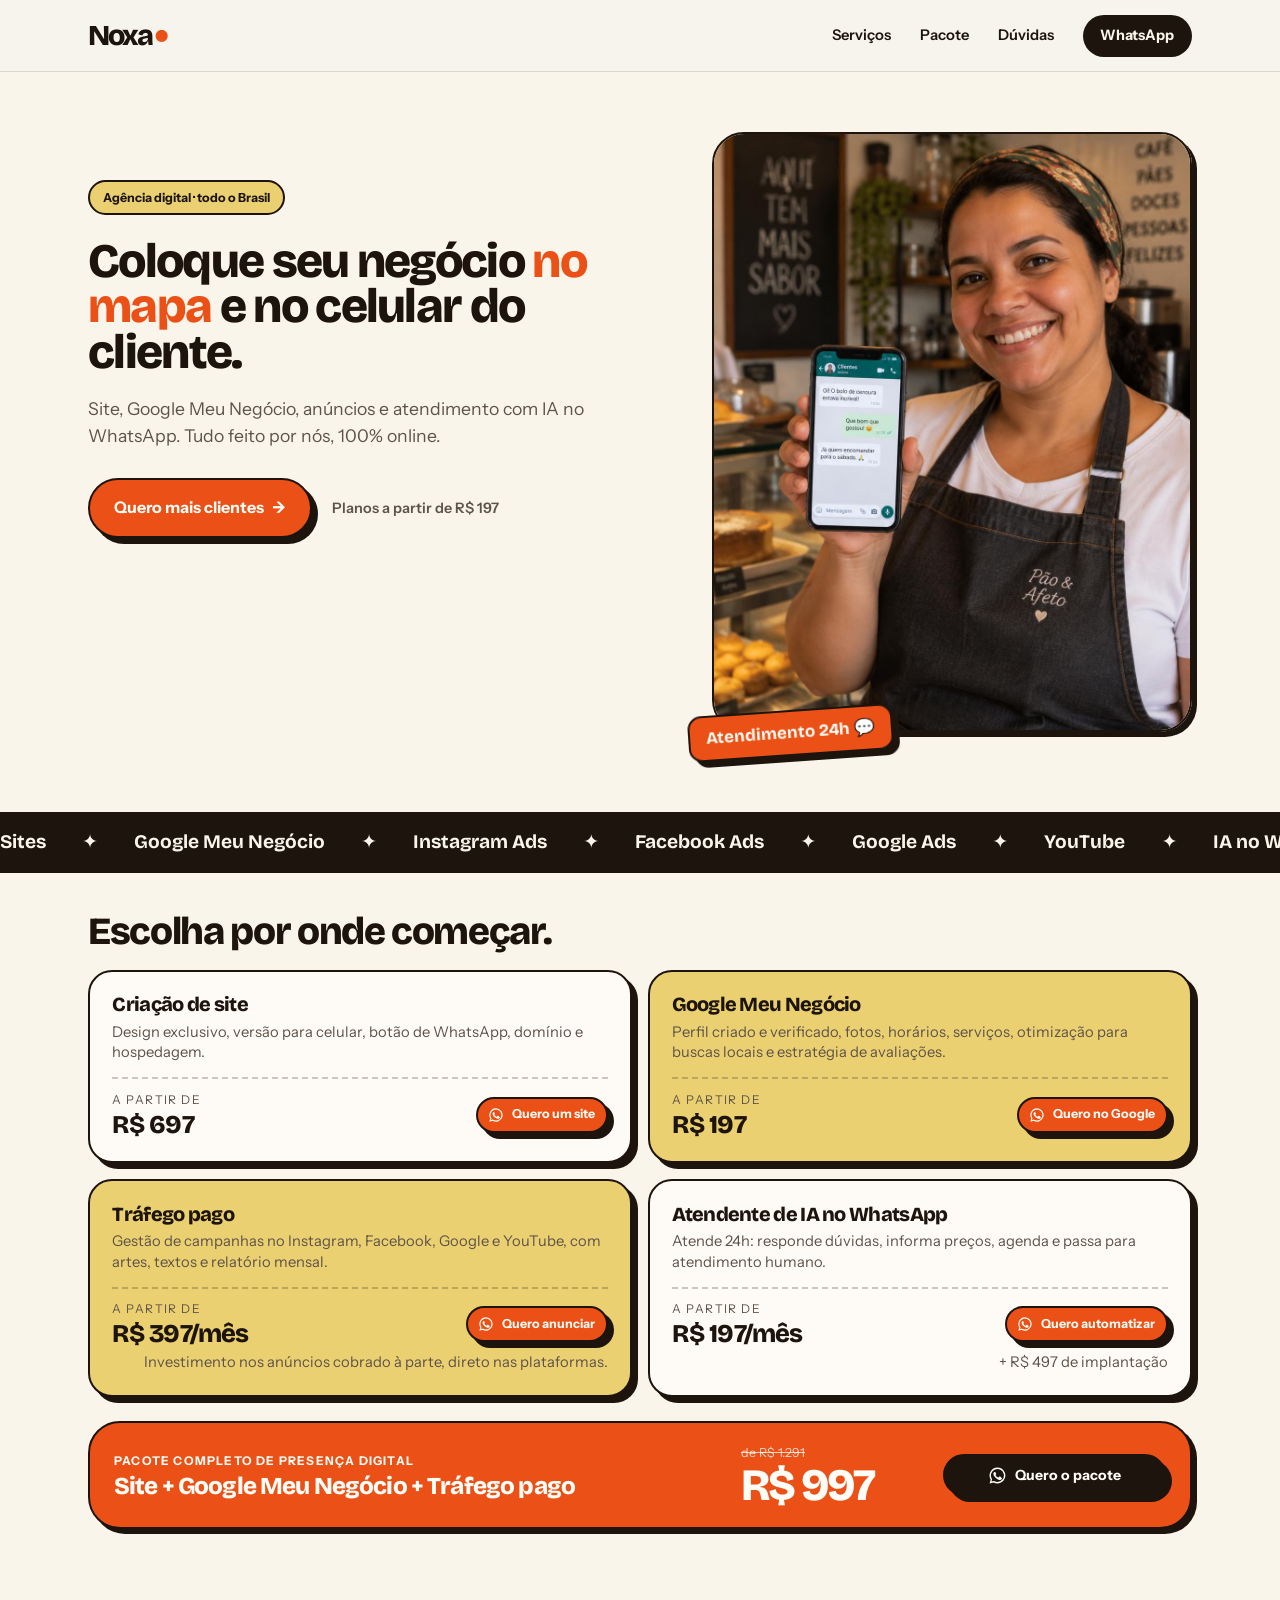
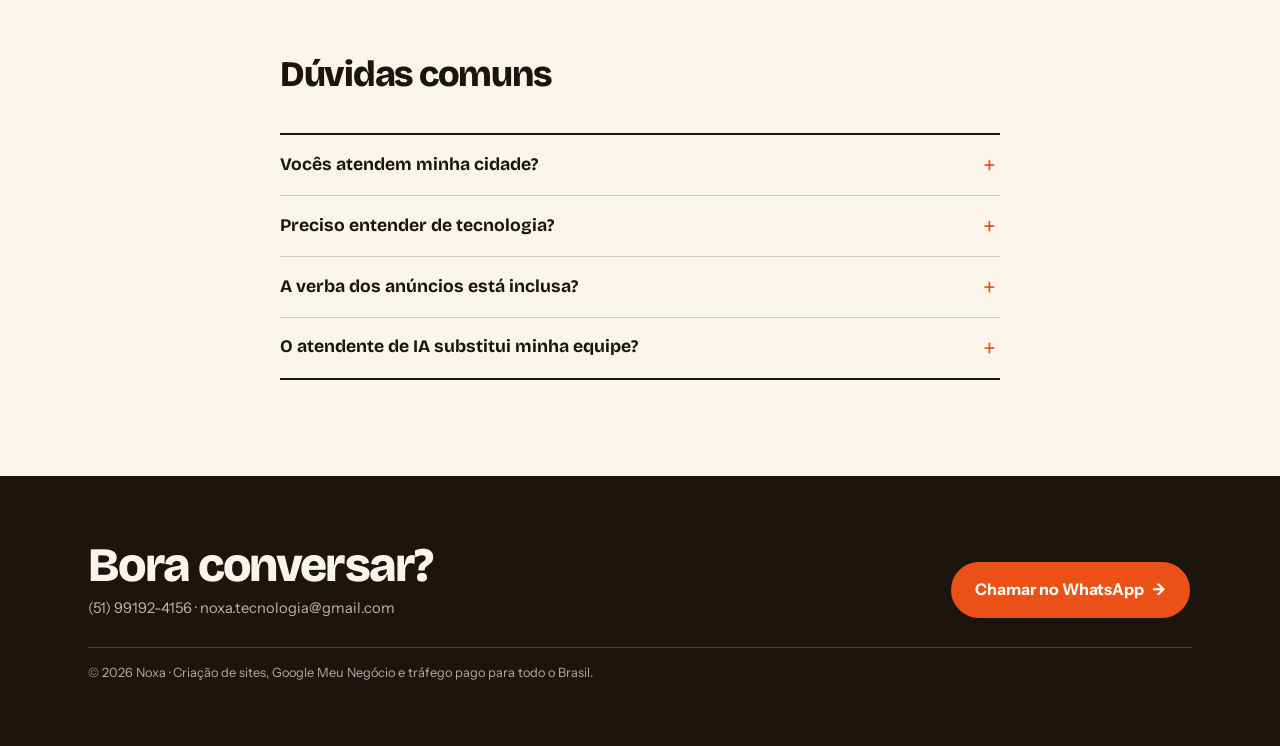
==== commit 48ec0e49: "style: colocando animação simples" ====
--- a/index.html
+++ b/index.html
@@ -35,7 +35,7 @@
   <meta name="twitter:image" content="https://noxatecnologia.tech/assets/og-image.png">
   <meta name="twitter:image:alt" content="Noxa — Sua marca encontrada, lembrada e escolhida.">
 
-  <link rel="icon" href="/assets/favicon.svg" type="image/svg+xml">
+  <link rel="icon" href="/favicon.ico" type="image/x-icon">
   <link rel="icon" href="/assets/icon-192.png" type="image/png" sizes="192x192">
   <link rel="apple-touch-icon" href="/assets/apple-touch-icon.png">
   <link rel="manifest" href="site.webmanifest">
@@ -141,9 +141,9 @@
   <link rel="preconnect" href="https://fonts.googleapis.com">
   <link rel="preconnect" href="https://fonts.gstatic.com" crossorigin>
   <link href="https://fonts.googleapis.com/css2?family=Bricolage+Grotesque:wght@500;700;800&family=Instrument+Sans:wght@400;500;600&display=swap" rel="stylesheet">
-  <link rel="stylesheet" href="styles.css?v=4">
+  <link rel="stylesheet" href="styles.css?v=6">
   <noscript><style>.reveal { opacity: 1 !important; transform: none !important; }</style></noscript>
-  <script src="script.js" defer></script>
+  <script src="script.js?v=5" defer></script>
 </head>
 <body id="topo">
 
--- a/styles.css
+++ b/styles.css
@@ -242,8 +242,42 @@
 .footer__contact p { margin: .45rem 0 0; color: rgba(246,244,237,.72); font-size: .92rem; }
 .footer__copyright { width: 100%; padding-top: .9rem; margin: .5rem 0 0 !important; border-top: 1px solid rgba(246,244,237,.2); color: rgba(246,244,237,.68); font-size: .8rem; }
 
-.reveal { opacity: 0; transform: translateY(12px); transition: opacity .45s ease, transform .45s ease; }
-.reveal.is-visible { opacity: 1; transform: none; }
+.reveal.is-pending {
+  transition: opacity .65s ease var(--reveal-delay, 0ms),
+    translate .65s cubic-bezier(.22, 1, .36, 1) var(--reveal-delay, 0ms),
+    transform .22s ease, box-shadow .22s ease;
+}
+.reveal.is-pending:not(.is-visible) { opacity: 0; translate: 0 22px; }
+.reveal.is-visible { opacity: 1; translate: none; }
+
+.btn > span[aria-hidden] { transition: transform .22s ease; }
+.btn:is(:hover, :focus-visible) > span[aria-hidden] { transform: translateX(4px); }
+.btn:active { transform: translate(4px, 4px); box-shadow: 1px 1px 0 var(--ink); }
+a:focus-visible, button:focus-visible, summary:focus-visible { outline: 3px solid var(--orange); outline-offset: 5px; }
+.nav a:not(.btn) { transition: color .2s ease; }
+.faq summary { transition: color .2s ease; }
+.faq summary:is(:hover, :focus-visible) { color: var(--orange); }
+.marquee:hover .marquee__track { animation-play-state: paused; }
+
+@media (prefers-reduced-motion: no-preference) {
+  .hero__visual, .combo { transition: transform .22s ease, box-shadow .22s ease; }
+  .hero__visual img { transition: box-shadow .22s ease; }
+  .hero__sticker { animation: sticker-settle .8s cubic-bezier(.22, 1, .36, 1) .35s both; }
+  .faq details[open] p { animation: answer-enter .25s ease-out; }
+  @media (hover: hover) and (pointer: fine) {
+    .card:is(:hover, :focus-within) { transform: translateY(-4px); box-shadow: 6px 10px 0 var(--ink); }
+    .hero__visual:hover, .combo:is(:hover, :focus-within) { transform: translateY(-4px); }
+    .hero__visual:hover img, .combo:is(:hover, :focus-within) { box-shadow: 6px 10px 0 var(--ink); }
+  }
+}
+@keyframes sticker-settle {
+  from { opacity: 0; transform: translateY(12px) rotate(2deg); }
+  to { opacity: 1; transform: translateY(0) rotate(-4deg); }
+}
+@keyframes answer-enter {
+  from { opacity: 0; transform: translateY(-5px); }
+  to { opacity: 1; transform: translateY(0); }
+}
 
 @media (min-width: 600px) {
   :root { --gutter: 24px; }
@@ -285,6 +319,7 @@
 
 @media (prefers-reduced-motion: reduce) {
   html { scroll-behavior: auto; }
-  .reveal { opacity: 1; transform: none; transition: none; }
-  .btn:hover, .card:hover { transform: none; }
-}
+  *, *::before, *::after { animation: none !important; transition: none !important; }
+  .reveal.is-pending { opacity: 1; translate: none; transform: none; }
+  .btn:hover, .btn:active, .card:hover, .btn:is(:hover, :focus-visible) > span[aria-hidden] { transform: none; }
+}
